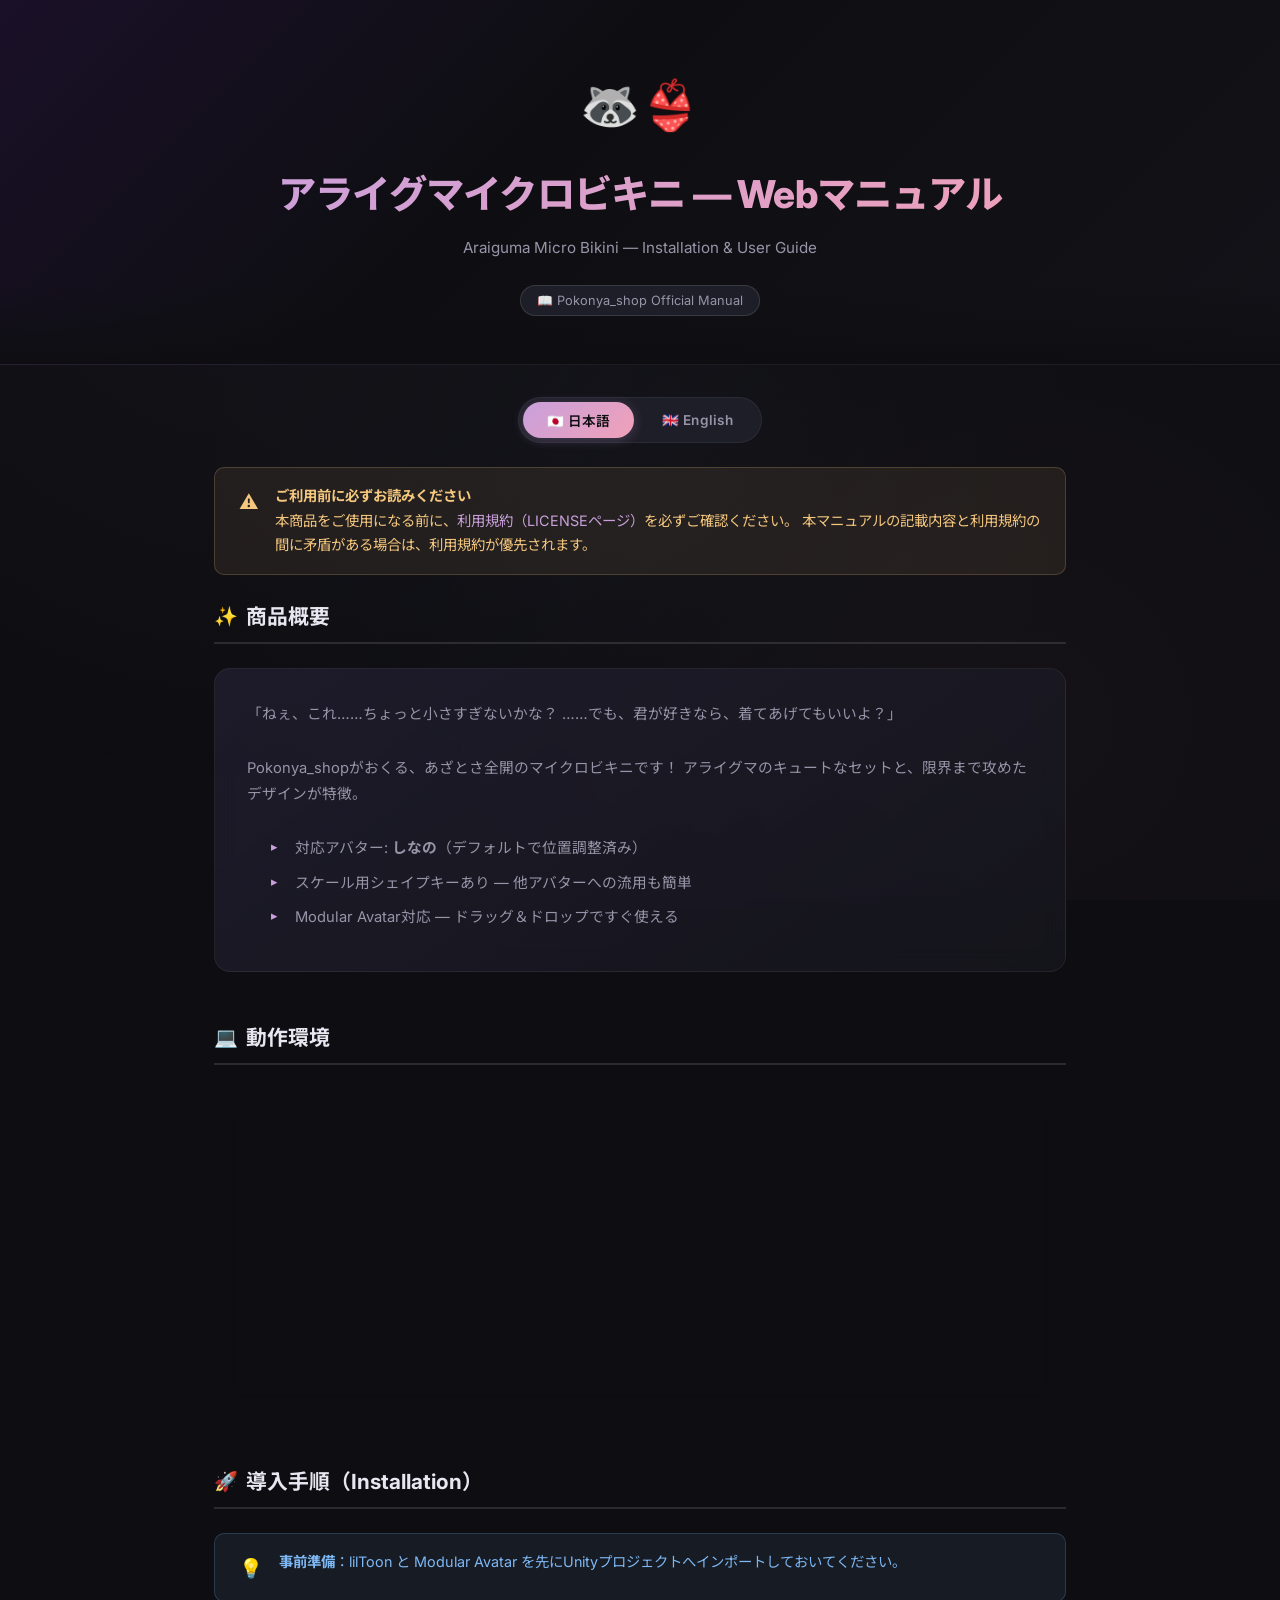
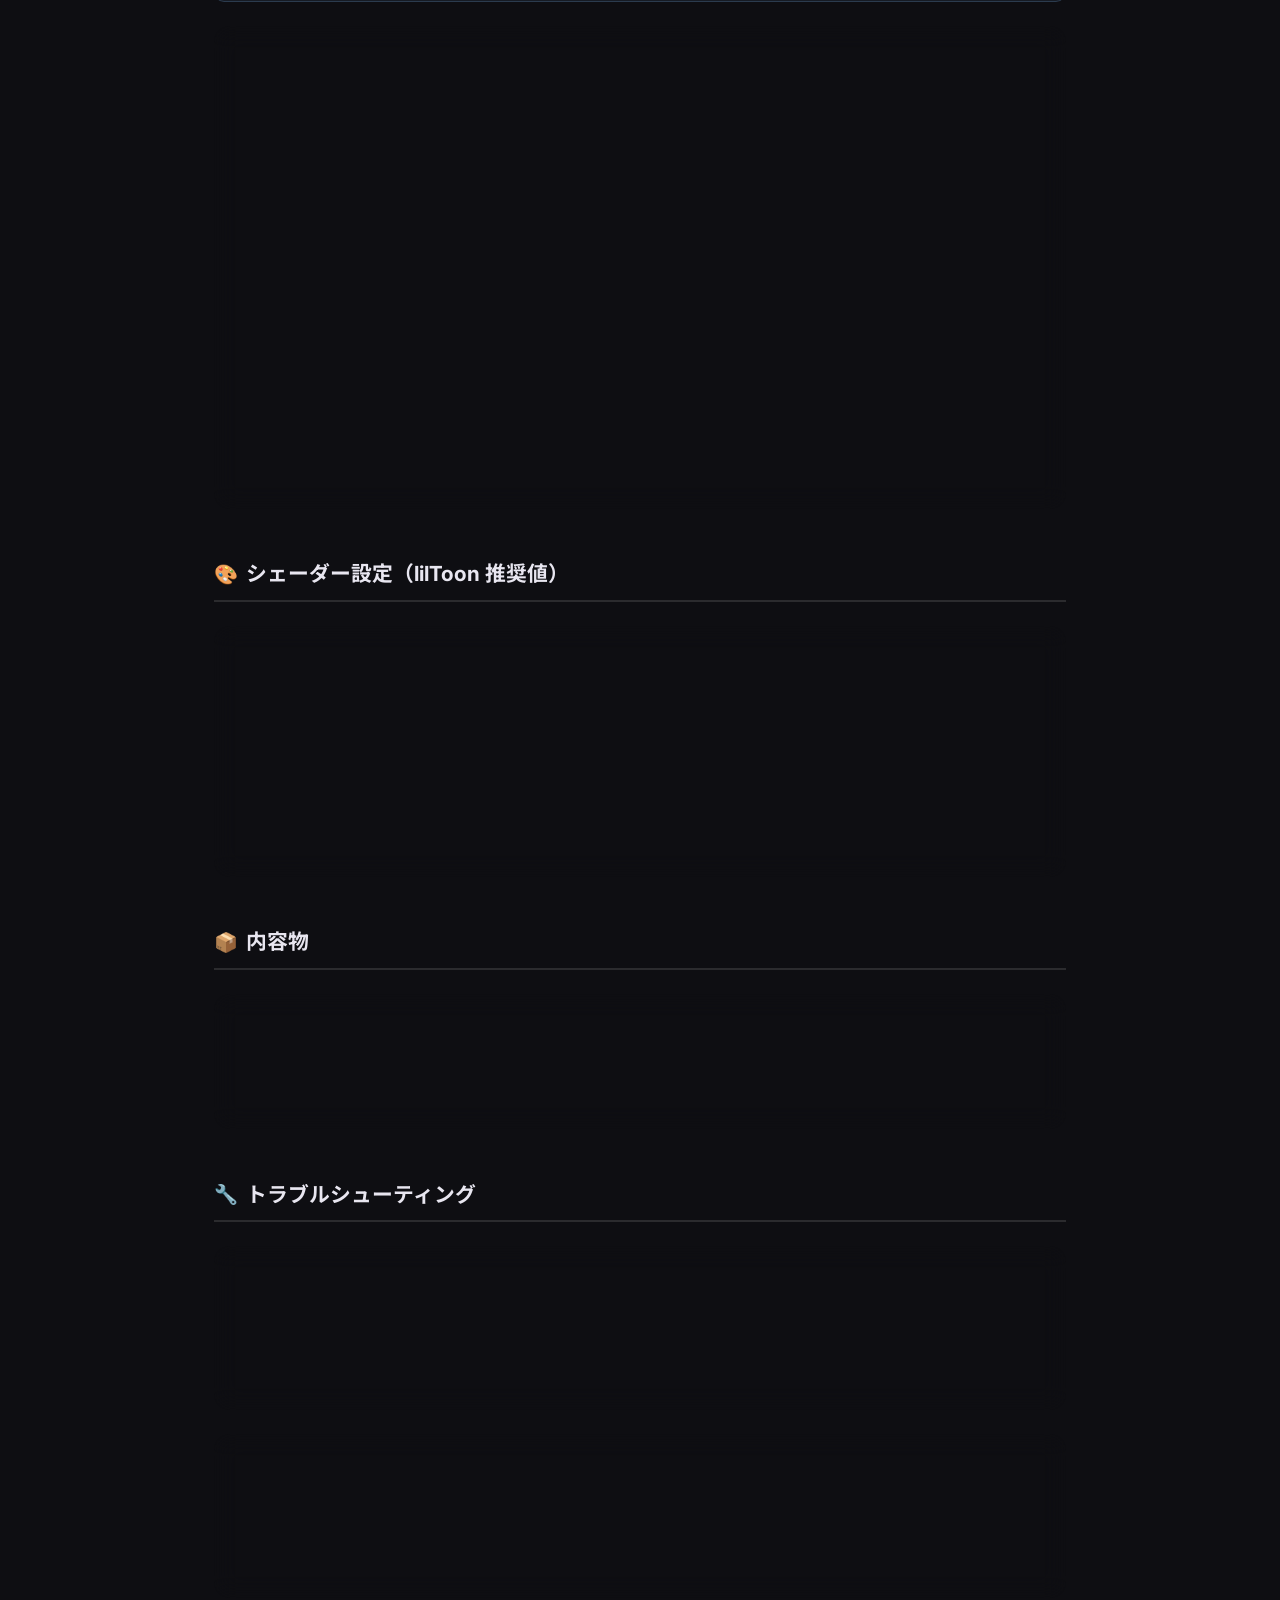
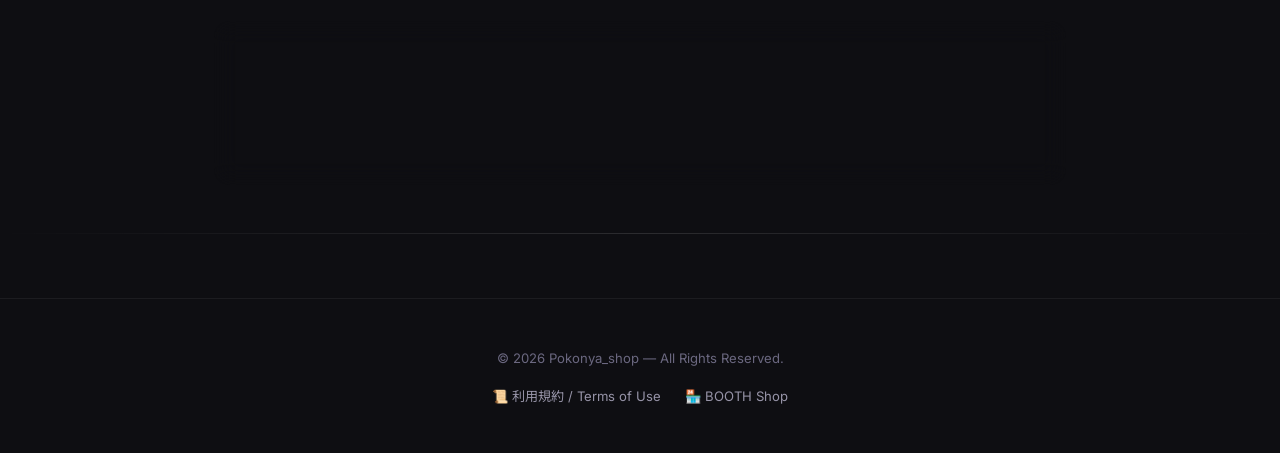
==== index.html @ 5799578c "Add files via upload" ====
<!DOCTYPE html>
<html lang="ja">
<head>
  <meta charset="UTF-8" />
  <meta name="viewport" content="width=device-width, initial-scale=1.0" />
  <title>アライグマイクロビキニ — Webマニュアル | Pokonya_shop</title>
  <meta name="description" content="【VRC想定】アライグマイクロビキニの導入マニュアル。Modular Avatar対応、ドラッグ＆ドロップで簡単導入。" />
  <link rel="stylesheet" href="style.css" />
</head>
<body>

  <!-- ========== HERO ========== -->
  <header class="hero">
    <div class="container">
      <span class="hero__emoji">🦝👙</span>
      <h1 class="hero__title">アライグマイクロビキニ — Webマニュアル</h1>
      <p class="hero__sub">Araiguma Micro Bikini — Installation &amp; User Guide</p>
      <span class="hero__badge">📖 Pokonya_shop Official Manual</span>
    </div>
  </header>

  <!-- ========== LANGUAGE TABS ========== -->
  <div class="container">
    <div class="lang-tabs" role="tablist">
      <button class="lang-tab active" data-lang="ja" role="tab" aria-selected="true">🇯🇵 日本語</button>
      <button class="lang-tab" data-lang="en" role="tab" aria-selected="false">🇬🇧 English</button>
    </div>

    <!-- ==============================
         日本語 (JA)
         ============================== -->
    <div class="lang-content active" id="lang-ja">

      <!-- 規約案内 -->
      <div class="alert alert--warn">
        <span class="alert-icon">⚠️</span>
        <div>
          <strong>ご利用前に必ずお読みください</strong><br>
          本商品をご使用になる前に、<a href="terms.html">利用規約（LICENSEページ）</a>を必ずご確認ください。
          本マニュアルの記載内容と利用規約の間に矛盾がある場合は、利用規約が優先されます。
        </div>
      </div>

      <!-- 1. 概要 -->
      <section class="section">
        <h2 class="section__title"><span class="icon">✨</span> 商品概要</h2>
        <div class="card">
          <p>「ねぇ、これ……ちょっと小さすぎないかな？ ……でも、君が好きなら、着てあげてもいいよ？」</p>
          <br>
          <p>Pokonya_shopがおくる、あざとさ全開のマイクロビキニです！ アライグマのキュートなセットと、限界まで攻めたデザインが特徴。</p>
          <br>
          <ul>
            <li>対応アバター: <strong>しなの</strong>（デフォルトで位置調整済み）</li>
            <li>スケール用シェイプキーあり — 他アバターへの流用も簡単</li>
            <li>Modular Avatar対応 — ドラッグ＆ドロップですぐ使える</li>
          </ul>
        </div>
      </section>

      <!-- 2. 動作環境 -->
      <section class="section">
        <h2 class="section__title"><span class="icon">💻</span> 動作環境</h2>
        <div class="card">
          <div class="table-wrap">
            <table>
              <thead>
                <tr><th>項目</th><th>推奨環境</th></tr>
              </thead>
              <tbody>
                <tr><td>Unity</td><td>2022.3.61f1（VRChat正式対応バージョン）</td></tr>
                <tr><td>シェーダー</td><td>lilToon（事前にインポートしてください）</td></tr>
                <tr><td>ツール</td><td>Modular Avatar（推奨）</td></tr>
              </tbody>
            </table>
          </div>
        </div>
      </section>

      <!-- 3. 導入手順 -->
      <section class="section">
        <h2 class="section__title"><span class="icon">🚀</span> 導入手順（Installation）</h2>

        <div class="alert alert--info">
          <span class="alert-icon">💡</span>
          <div>
            <strong>事前準備</strong>：lilToon と Modular Avatar を先にUnityプロジェクトへインポートしておいてください。
          </div>
        </div>

        <div class="card">
          <div class="steps">
            <div class="step">
              <div class="step__title">Step 1 — Unityパッケージのインポート</div>
              <div class="step__desc">
                ダウンロードした <code>.unitypackage</code> をUnityプロジェクトにドラッグ＆ドロップしてインポートします。
              </div>
            </div>
            <div class="step">
              <div class="step__title">Step 2 — Prefabをアバターに配置</div>
              <div class="step__desc">
                インポートしたPrefabを、Hierarchy上のアバター（しなの）の直下にドラッグ＆ドロップします。<br>
                Modular Avatarが自動的にアバターへの装着を行います。
              </div>
            </div>
            <div class="step">
              <div class="step__title">Step 3 — 位置の確認</div>
              <div class="step__desc">
                「しなの」ちゃんの場合はデフォルトで位置調整済みです。<br>
                他のアバターの場合は、必要に応じてPosition / Scale を調整してください。スケール用のシェイプキーも利用できます。
              </div>
            </div>
            <div class="step">
              <div class="step__title">Step 4 — アップロード</div>
              <div class="step__desc">
                VRChat SDK からアバターをアップロードすれば完了です🎉
              </div>
            </div>
          </div>
        </div>
      </section>

      <!-- 4. シェーダー設定 -->
      <section class="section">
        <h2 class="section__title"><span class="icon">🎨</span> シェーダー設定（lilToon 推奨値）</h2>
        <div class="card">
          <p>本商品はlilToon向けに最適化されています。インポート時にシェーダーが自動で割り当てられますが、マテリアルがピンクになる場合は以下をご確認ください。</p>
          <br>
          <ul>
            <li>lilToonが正しくインポートされているか確認</li>
            <li>マテリアルのシェーダーが <code>lilToon</code> に設定されているか確認</li>
            <li>テクスチャが正しくアサインされているか確認</li>
          </ul>
        </div>
      </section>

      <!-- 5. 内容物 -->
      <section class="section">
        <h2 class="section__title"><span class="icon">📦</span> 内容物</h2>
        <div class="card">
          <ul>
            <li>Webマニュアル・利用規約へのショートカット</li>
            <li>Unity Package（.unitypackage）</li>
          </ul>
        </div>
      </section>

      <!-- 6. トラブルシューティング -->
      <section class="section">
        <h2 class="section__title"><span class="icon">🔧</span> トラブルシューティング</h2>
        <div class="card">
          <h3 class="card__title">Q. マテリアルがピンク色になる</h3>
          <p>lilToonが正しくインポートされていない可能性があります。VCC (VRChat Creator Companion) から lilToon を追加してください。</p>
        </div>
        <div class="card">
          <h3 class="card__title">Q. 衣装が貫通する</h3>
          <p>シェイプキーでスケールを調整するか、アバター側のボディシェイプキーを調整してください。「しなの」ちゃんはもちふぃった～適正が高いため、比較的少ない調整で済みます。</p>
        </div>
        <div class="card">
          <h3 class="card__title">Q. 位置がずれる（しなの以外のアバター）</h3>
          <p>Prefabの Position / Rotation / Scale を手動で調整してください。アバターによってはボーン構造が異なるため、微調整が必要です。</p>
        </div>
      </section>

    </div><!-- /lang-ja -->

    <!-- ==============================
         English (EN)
         ============================== -->
    <div class="lang-content" id="lang-en">

      <!-- License Notice -->
      <div class="alert alert--warn">
        <span class="alert-icon">⚠️</span>
        <div>
          <strong>Please read before use</strong><br>
          Before using this product, please review the <a href="terms.html">Terms of Use (LICENSE page)</a>.
          In case of any conflict between this manual and the Terms of Use, the Terms of Use shall prevail.
        </div>
      </div>

      <!-- 1. Overview -->
      <section class="section">
        <h2 class="section__title"><span class="icon">✨</span> Product Overview</h2>
        <div class="card">
          <p>"Hey, isn't this… a little too small? …But if you like it, I'll wear it for you, okay?"</p>
          <br>
          <p>From Pokonya_shop — an irresistibly cute micro bikini! Featuring an adorable raccoon set with a daringly minimal design.</p>
          <br>
          <ul>
            <li>Compatible Avatar: <strong>Shinano</strong> (pre-adjusted by default)</li>
            <li>Includes scale shape keys — easy to adapt to other avatars</li>
            <li>Modular Avatar compatible — drag &amp; drop setup</li>
          </ul>
        </div>
      </section>

      <!-- 2. System Requirements -->
      <section class="section">
        <h2 class="section__title"><span class="icon">💻</span> System Requirements</h2>
        <div class="card">
          <div class="table-wrap">
            <table>
              <thead>
                <tr><th>Item</th><th>Requirement</th></tr>
              </thead>
              <tbody>
                <tr><td>Unity</td><td>2022.3.61f1 (VRChat official supported version)</td></tr>
                <tr><td>Shader</td><td>lilToon (must be imported beforehand)</td></tr>
                <tr><td>Tool</td><td>Modular Avatar (recommended)</td></tr>
              </tbody>
            </table>
          </div>
        </div>
      </section>

      <!-- 3. Installation -->
      <section class="section">
        <h2 class="section__title"><span class="icon">🚀</span> Installation</h2>

        <div class="alert alert--info">
          <span class="alert-icon">💡</span>
          <div>
            <strong>Prerequisites</strong>: Please import lilToon and Modular Avatar into your Unity project first.
          </div>
        </div>

        <div class="card">
          <div class="steps">
            <div class="step">
              <div class="step__title">Step 1 — Import the Unity Package</div>
              <div class="step__desc">
                Drag &amp; drop the downloaded <code>.unitypackage</code> into your Unity project.
              </div>
            </div>
            <div class="step">
              <div class="step__title">Step 2 — Place the Prefab on Your Avatar</div>
              <div class="step__desc">
                Drag &amp; drop the imported Prefab under your avatar (Shinano) in the Hierarchy.<br>
                Modular Avatar will automatically attach it to the avatar.
              </div>
            </div>
            <div class="step">
              <div class="step__title">Step 3 — Verify Position</div>
              <div class="step__desc">
                For Shinano, the position is pre-adjusted by default.<br>
                For other avatars, adjust Position / Scale as needed. Scale shape keys are available.
              </div>
            </div>
            <div class="step">
              <div class="step__title">Step 4 — Upload</div>
              <div class="step__desc">
                Upload the avatar via VRChat SDK, and you're done! 🎉
              </div>
            </div>
          </div>
        </div>
      </section>

      <!-- 4. Shader Settings -->
      <section class="section">
        <h2 class="section__title"><span class="icon">🎨</span> Shader Settings (lilToon Recommended)</h2>
        <div class="card">
          <p>This product is optimized for lilToon. The shader should be automatically assigned on import. If materials appear pink, check the following:</p>
          <br>
          <ul>
            <li>Ensure lilToon is properly imported</li>
            <li>Check that the material shader is set to <code>lilToon</code></li>
            <li>Verify that textures are correctly assigned</li>
          </ul>
        </div>
      </section>

      <!-- 5. Contents -->
      <section class="section">
        <h2 class="section__title"><span class="icon">📦</span> Contents</h2>
        <div class="card">
          <ul>
            <li>Web Manual &amp; Terms of Use shortcuts</li>
            <li>Unity Package (.unitypackage)</li>
          </ul>
        </div>
      </section>

      <!-- 6. Troubleshooting -->
      <section class="section">
        <h2 class="section__title"><span class="icon">🔧</span> Troubleshooting</h2>
        <div class="card">
          <h3 class="card__title">Q. Materials appear pink</h3>
          <p>lilToon may not be properly imported. Add lilToon through VCC (VRChat Creator Companion).</p>
        </div>
        <div class="card">
          <h3 class="card__title">Q. Clothing clips through the body</h3>
          <p>Adjust the scale using the shape keys, or modify the avatar's body shape keys. Shinano has excellent compatibility, so minimal adjustment is usually needed.</p>
        </div>
        <div class="card">
          <h3 class="card__title">Q. Position misaligned (non-Shinano avatars)</h3>
          <p>Manually adjust the Prefab's Position / Rotation / Scale. Different avatars may have different bone structures, requiring fine-tuning.</p>
        </div>
      </section>

    </div><!-- /lang-en -->

  </div><!-- /container -->

  <hr class="divider">

  <!-- ========== FOOTER ========== -->
  <footer class="footer">
    <p class="footer__text">© 2026 Pokonya_shop — All Rights Reserved.</p>
    <div class="footer__links">
      <a href="terms.html">📜 利用規約 / Terms of Use</a>
      <a href="https://pokonya-shop.booth.pm/" target="_blank" rel="noopener">🏪 BOOTH Shop</a>
    </div>
  </footer>

  <!-- Scroll to Top -->
  <button class="scroll-top" id="scrollTopBtn" aria-label="ページトップへ">↑</button>

  <script>
    /* ---- Language Tabs ---- */
    document.querySelectorAll('.lang-tab').forEach(tab => {
      tab.addEventListener('click', () => {
        document.querySelectorAll('.lang-tab').forEach(t => {
          t.classList.remove('active');
          t.setAttribute('aria-selected', 'false');
        });
        document.querySelectorAll('.lang-content').forEach(c => c.classList.remove('active'));
        tab.classList.add('active');
        tab.setAttribute('aria-selected', 'true');
        document.getElementById('lang-' + tab.dataset.lang).classList.add('active');
      });
    });

    /* ---- Scroll to Top ---- */
    const scrollBtn = document.getElementById('scrollTopBtn');
    window.addEventListener('scroll', () => {
      scrollBtn.classList.toggle('visible', window.scrollY > 300);
    });
    scrollBtn.addEventListener('click', () => {
      window.scrollTo({ top: 0, behavior: 'smooth' });
    });

    /* ---- URL param lang ---- */
    const params = new URLSearchParams(window.location.search);
    const langParam = params.get('lang');
    if (langParam) {
      const targetTab = document.querySelector(`.lang-tab[data-lang="${langParam}"]`);
      if (targetTab) targetTab.click();
    }
  </script>

</body>
</html>
---- style.css ----
/* ========================================
   Pokonya_shop — Shared Styles
   GitHub Pages 用 共通CSS
   ======================================== */

/* ---------- Google Fonts ---------- */
@import url('https://fonts.googleapis.com/css2?family=Inter:wght@400;500;600;700;800&family=Noto+Sans+JP:wght@400;500;700&family=Noto+Sans+KR:wght@400;500;700&family=Noto+Sans+SC:wght@400;500;700&display=swap');

/* ---------- CSS Variables ---------- */
:root {
  /* Brand Colors — Raccoon Palette */
  --clr-bg:          #0e0e12;
  --clr-bg-alt:      #16161d;
  --clr-surface:     #1e1e28;
  --clr-surface-hi:  #272733;
  --clr-border:      rgba(255, 255, 255, 0.06);
  --clr-border-hi:   rgba(255, 255, 255, 0.12);

  --clr-text:        #e8e6f0;
  --clr-text-dim:    #9794a8;
  --clr-text-muted:  #6b6880;

  --clr-accent:      #c9a0dc;       /* Lavender / Raccoon mask */
  --clr-accent-hi:   #dfbff0;
  --clr-accent-glow: rgba(201, 160, 220, 0.25);

  --clr-pink:        #f0a0b8;
  --clr-pink-glow:   rgba(240, 160, 184, 0.2);

  --clr-warn:        #f5c77e;
  --clr-danger:      #f07878;
  --clr-success:     #7edba6;
  --clr-info:        #7eb8f5;

  /* Gradients */
  --grad-hero: linear-gradient(135deg, #1a1028 0%, #0e0e12 40%, #121218 100%);
  --grad-card: linear-gradient(145deg, rgba(40, 36, 58, 0.6), rgba(22, 22, 29, 0.8));
  --grad-accent: linear-gradient(135deg, var(--clr-accent), var(--clr-pink));

  /* Typography */
  --font-base: 'Inter', 'Noto Sans JP', 'Noto Sans SC', 'Noto Sans KR', system-ui, sans-serif;
  --font-mono: 'JetBrains Mono', 'Fira Code', monospace;

  /* Spacing */
  --sp-xs: 0.25rem;
  --sp-sm: 0.5rem;
  --sp-md: 1rem;
  --sp-lg: 1.5rem;
  --sp-xl: 2rem;
  --sp-2xl: 3rem;
  --sp-3xl: 4rem;

  /* Radius */
  --r-sm: 6px;
  --r-md: 10px;
  --r-lg: 16px;
  --r-xl: 24px;
  --r-full: 9999px;

  /* Shadows */
  --shadow-sm: 0 1px 3px rgba(0,0,0,0.3);
  --shadow-md: 0 4px 16px rgba(0,0,0,0.4);
  --shadow-lg: 0 8px 32px rgba(0,0,0,0.5);
  --shadow-glow: 0 0 40px var(--clr-accent-glow);

  /* Transitions */
  --ease-out: cubic-bezier(0.22, 1, 0.36, 1);
  --t-fast: 0.2s var(--ease-out);
  --t-med:  0.35s var(--ease-out);
  --t-slow: 0.5s var(--ease-out);
}

/* ---------- Reset ---------- */
*,
*::before,
*::after {
  margin: 0;
  padding: 0;
  box-sizing: border-box;
}

html {
  scroll-behavior: smooth;
  font-size: 16px;
  -webkit-font-smoothing: antialiased;
  -moz-osx-font-smoothing: grayscale;
}

body {
  font-family: var(--font-base);
  background: var(--clr-bg);
  color: var(--clr-text);
  line-height: 1.7;
  min-height: 100vh;
  overflow-x: hidden;
}

a {
  color: var(--clr-accent);
  text-decoration: none;
  transition: color var(--t-fast);
}
a:hover {
  color: var(--clr-accent-hi);
}

img { max-width: 100%; display: block; }
ul, ol { list-style: none; }

/* ---------- Background Particles ---------- */
body::before {
  content: '';
  position: fixed;
  inset: 0;
  background:
    radial-gradient(circle at 20% 20%, rgba(201, 160, 220, 0.04) 0%, transparent 50%),
    radial-gradient(circle at 80% 80%, rgba(240, 160, 184, 0.03) 0%, transparent 50%),
    radial-gradient(circle at 50% 50%, rgba(126, 184, 245, 0.02) 0%, transparent 60%);
  pointer-events: none;
  z-index: 0;
}

/* ---------- Layout ---------- */
.container {
  max-width: 900px;
  margin: 0 auto;
  padding: 0 var(--sp-lg);
  position: relative;
  z-index: 1;
}

/* ---------- Header / Hero ---------- */
.hero {
  background: var(--grad-hero);
  padding: var(--sp-3xl) 0 var(--sp-2xl);
  text-align: center;
  position: relative;
  overflow: hidden;
  border-bottom: 1px solid var(--clr-border);
}

.hero::after {
  content: '';
  position: absolute;
  bottom: -2px;
  left: 0;
  right: 0;
  height: 80px;
  background: linear-gradient(to top, var(--clr-bg), transparent);
  pointer-events: none;
}

.hero__emoji {
  font-size: 3rem;
  display: block;
  margin-bottom: var(--sp-md);
  animation: float 3s ease-in-out infinite;
}

@keyframes float {
  0%, 100% { transform: translateY(0); }
  50%      { transform: translateY(-8px); }
}

.hero__title {
  font-size: clamp(1.6rem, 4vw, 2.4rem);
  font-weight: 800;
  background: var(--grad-accent);
  -webkit-background-clip: text;
  -webkit-text-fill-color: transparent;
  background-clip: text;
  letter-spacing: -0.02em;
  margin-bottom: var(--sp-sm);
}

.hero__sub {
  font-size: 0.95rem;
  color: var(--clr-text-dim);
  max-width: 600px;
  margin: 0 auto;
}

.hero__badge {
  display: inline-flex;
  align-items: center;
  gap: var(--sp-xs);
  margin-top: var(--sp-lg);
  padding: var(--sp-xs) var(--sp-md);
  background: var(--clr-surface);
  border: 1px solid var(--clr-border-hi);
  border-radius: var(--r-full);
  font-size: 0.8rem;
  color: var(--clr-text-dim);
}

/* ---------- Language Tabs ---------- */
.lang-tabs {
  display: flex;
  justify-content: center;
  gap: var(--sp-xs);
  margin: var(--sp-xl) auto var(--sp-lg);
  padding: 4px;
  background: var(--clr-surface);
  border-radius: var(--r-full);
  width: fit-content;
  border: 1px solid var(--clr-border);
}

.lang-tab {
  padding: var(--sp-sm) var(--sp-lg);
  border-radius: var(--r-full);
  border: none;
  background: transparent;
  color: var(--clr-text-dim);
  font-family: var(--font-base);
  font-size: 0.85rem;
  font-weight: 600;
  cursor: pointer;
  transition: all var(--t-fast);
  letter-spacing: 0.02em;
}

.lang-tab:hover {
  color: var(--clr-text);
  background: var(--clr-surface-hi);
}

.lang-tab.active {
  color: var(--clr-bg);
  background: var(--grad-accent);
  box-shadow: 0 2px 12px var(--clr-accent-glow);
}

/* ---------- Language Content ---------- */
.lang-content {
  display: none;
  animation: fadeIn 0.4s var(--ease-out);
}

.lang-content.active {
  display: block;
}

@keyframes fadeIn {
  from { opacity: 0; transform: translateY(8px); }
  to   { opacity: 1; transform: translateY(0); }
}

/* ---------- Sections ---------- */
.section {
  margin-bottom: var(--sp-2xl);
}

.section__title {
  font-size: 1.3rem;
  font-weight: 700;
  margin-bottom: var(--sp-lg);
  padding-bottom: var(--sp-sm);
  border-bottom: 2px solid var(--clr-border-hi);
  display: flex;
  align-items: center;
  gap: var(--sp-sm);
}

.section__title .icon {
  font-size: 1.2rem;
}

/* ---------- Cards ---------- */
.card {
  background: var(--grad-card);
  border: 1px solid var(--clr-border);
  border-radius: var(--r-lg);
  padding: var(--sp-xl);
  margin-bottom: var(--sp-lg);
  backdrop-filter: blur(12px);
  transition: all var(--t-med);
  position: relative;
  overflow: hidden;
}

.card::before {
  content: '';
  position: absolute;
  top: 0;
  left: 0;
  right: 0;
  height: 1px;
  background: linear-gradient(90deg, transparent, var(--clr-accent-glow), transparent);
  opacity: 0;
  transition: opacity var(--t-med);
}

.card:hover {
  border-color: var(--clr-border-hi);
  box-shadow: var(--shadow-md);
  transform: translateY(-2px);
}

.card:hover::before {
  opacity: 1;
}

.card__title {
  font-size: 1.05rem;
  font-weight: 700;
  margin-bottom: var(--sp-md);
  color: var(--clr-accent-hi);
}

.card p, .card li {
  color: var(--clr-text-dim);
  font-size: 0.92rem;
  line-height: 1.8;
}

.card ul, .card ol {
  padding-left: var(--sp-lg);
}

.card ul li {
  list-style: none;
  position: relative;
  padding-left: var(--sp-lg);
  margin-bottom: var(--sp-sm);
}

.card ul li::before {
  content: '▸';
  position: absolute;
  left: 0;
  color: var(--clr-accent);
  font-size: 0.8rem;
}

.card ol {
  counter-reset: step;
}

.card ol li {
  list-style: none;
  position: relative;
  padding-left: 2.2rem;
  margin-bottom: var(--sp-md);
}

.card ol li::before {
  counter-increment: step;
  content: counter(step);
  position: absolute;
  left: 0;
  top: 0;
  width: 1.6rem;
  height: 1.6rem;
  background: var(--clr-surface-hi);
  border: 1px solid var(--clr-border-hi);
  border-radius: var(--r-sm);
  display: flex;
  align-items: center;
  justify-content: center;
  font-size: 0.75rem;
  font-weight: 700;
  color: var(--clr-accent);
}

/* ---------- Steps ---------- */
.steps {
  position: relative;
  padding-left: 2rem;
}

.steps::before {
  content: '';
  position: absolute;
  left: 0.65rem;
  top: 0.5rem;
  bottom: 0.5rem;
  width: 2px;
  background: linear-gradient(to bottom, var(--clr-accent), var(--clr-pink), transparent);
  border-radius: 2px;
}

.step {
  position: relative;
  margin-bottom: var(--sp-xl);
  padding-left: var(--sp-lg);
}

.step::before {
  content: '';
  position: absolute;
  left: -1.6rem;
  top: 0.5rem;
  width: 10px;
  height: 10px;
  background: var(--clr-accent);
  border-radius: 50%;
  box-shadow: 0 0 8px var(--clr-accent-glow);
}

.step__title {
  font-size: 0.95rem;
  font-weight: 700;
  color: var(--clr-text);
  margin-bottom: var(--sp-xs);
}

.step__desc {
  font-size: 0.88rem;
  color: var(--clr-text-dim);
}

/* ---------- Alert Boxes ---------- */
.alert {
  padding: var(--sp-md) var(--sp-lg);
  border-radius: var(--r-md);
  margin-bottom: var(--sp-lg);
  font-size: 0.9rem;
  display: flex;
  align-items: flex-start;
  gap: var(--sp-md);
  border: 1px solid;
}

.alert .alert-icon { font-size: 1.2rem; flex-shrink: 0; margin-top: 2px; }

.alert--info {
  background: rgba(126, 184, 245, 0.08);
  border-color: rgba(126, 184, 245, 0.2);
  color: var(--clr-info);
}

.alert--warn {
  background: rgba(245, 199, 126, 0.08);
  border-color: rgba(245, 199, 126, 0.2);
  color: var(--clr-warn);
}

.alert--danger {
  background: rgba(240, 120, 120, 0.08);
  border-color: rgba(240, 120, 120, 0.2);
  color: var(--clr-danger);
}

.alert--success {
  background: rgba(126, 219, 166, 0.08);
  border-color: rgba(126, 219, 166, 0.2);
  color: var(--clr-success);
}

/* ---------- Code Block ---------- */
.code-block {
  background: var(--clr-bg-alt);
  border: 1px solid var(--clr-border);
  border-radius: var(--r-md);
  padding: var(--sp-md) var(--sp-lg);
  font-family: var(--font-mono);
  font-size: 0.85rem;
  color: var(--clr-accent-hi);
  overflow-x: auto;
  margin: var(--sp-md) 0;
}

/* ---------- Table ---------- */
.table-wrap {
  overflow-x: auto;
  margin: var(--sp-md) 0;
  border-radius: var(--r-md);
  border: 1px solid var(--clr-border);
}

table {
  width: 100%;
  border-collapse: collapse;
  font-size: 0.9rem;
}

th, td {
  padding: var(--sp-md) var(--sp-lg);
  text-align: left;
  border-bottom: 1px solid var(--clr-border);
}

th {
  background: var(--clr-surface);
  color: var(--clr-accent);
  font-weight: 600;
  font-size: 0.82rem;
  letter-spacing: 0.04em;
  text-transform: uppercase;
}

td {
  color: var(--clr-text-dim);
}

tr:last-child td { border-bottom: none; }

tr:hover td {
  background: rgba(201, 160, 220, 0.04);
}

/* ---------- Tag / Badge ---------- */
.tag {
  display: inline-flex;
  align-items: center;
  gap: var(--sp-xs);
  padding: 2px 10px;
  font-size: 0.75rem;
  font-weight: 600;
  border-radius: var(--r-full);
  border: 1px solid;
}

.tag--ok {
  color: var(--clr-success);
  border-color: rgba(126, 219, 166, 0.3);
  background: rgba(126, 219, 166, 0.08);
}

.tag--ng {
  color: var(--clr-danger);
  border-color: rgba(240, 120, 120, 0.3);
  background: rgba(240, 120, 120, 0.08);
}

.tag--cond {
  color: var(--clr-warn);
  border-color: rgba(245, 199, 126, 0.3);
  background: rgba(245, 199, 126, 0.08);
}

/* ---------- Footer ---------- */
.footer {
  text-align: center;
  padding: var(--sp-2xl) 0;
  border-top: 1px solid var(--clr-border);
  margin-top: var(--sp-3xl);
}

.footer__text {
  font-size: 0.82rem;
  color: var(--clr-text-muted);
}

.footer__links {
  display: flex;
  justify-content: center;
  gap: var(--sp-lg);
  margin-top: var(--sp-md);
}

.footer__links a {
  font-size: 0.82rem;
  color: var(--clr-text-dim);
  transition: color var(--t-fast);
}
.footer__links a:hover {
  color: var(--clr-accent);
}

/* ---------- Divider ---------- */
.divider {
  border: none;
  height: 1px;
  background: linear-gradient(90deg, transparent, var(--clr-border-hi), transparent);
  margin: var(--sp-2xl) 0;
}

/* ---------- Responsive ---------- */
@media (max-width: 640px) {
  .container {
    padding: 0 var(--sp-md);
  }


  .hero {
    padding: var(--sp-2xl) 0 var(--sp-xl);
  }

  .card {
    padding: var(--sp-lg);
  }

  .lang-tabs {
    flex-wrap: wrap;
    border-radius: var(--r-md);
  }

  .lang-tab {
    padding: var(--sp-sm) var(--sp-md);
    font-size: 0.8rem;
  }

  table {
    font-size: 0.82rem;
  }

  th, td {
    padding: var(--sp-sm) var(--sp-md);
  }
}

/* ---------- Scroll to Top ---------- */
.scroll-top {
  position: fixed;
  bottom: 2rem;
  right: 2rem;
  width: 44px;
  height: 44px;
  border-radius: 50%;
  background: var(--clr-surface);
  border: 1px solid var(--clr-border-hi);
  color: var(--clr-accent);
  font-size: 1.2rem;
  cursor: pointer;
  display: flex;
  align-items: center;
  justify-content: center;
  opacity: 0;
  transform: translateY(10px);
  transition: all var(--t-med);
  z-index: 100;
  box-shadow: var(--shadow-md);
}

.scroll-top.visible {
  opacity: 1;
  transform: translateY(0);
}

.scroll-top:hover {
  background: var(--clr-accent);
  color: var(--clr-bg);
  box-shadow: var(--shadow-glow);
}

/* ---------- Print Friendly ---------- */
@media print {
  body { background: #fff; color: #111; }
  .hero { background: none; border-bottom: 2px solid #ccc; }
  .hero__title { -webkit-text-fill-color: #333; }
  .card { background: #f9f9f9; border-color: #ddd; }
  .lang-tabs, .scroll-top { display: none; }
  .lang-content { display: block !important; }
}
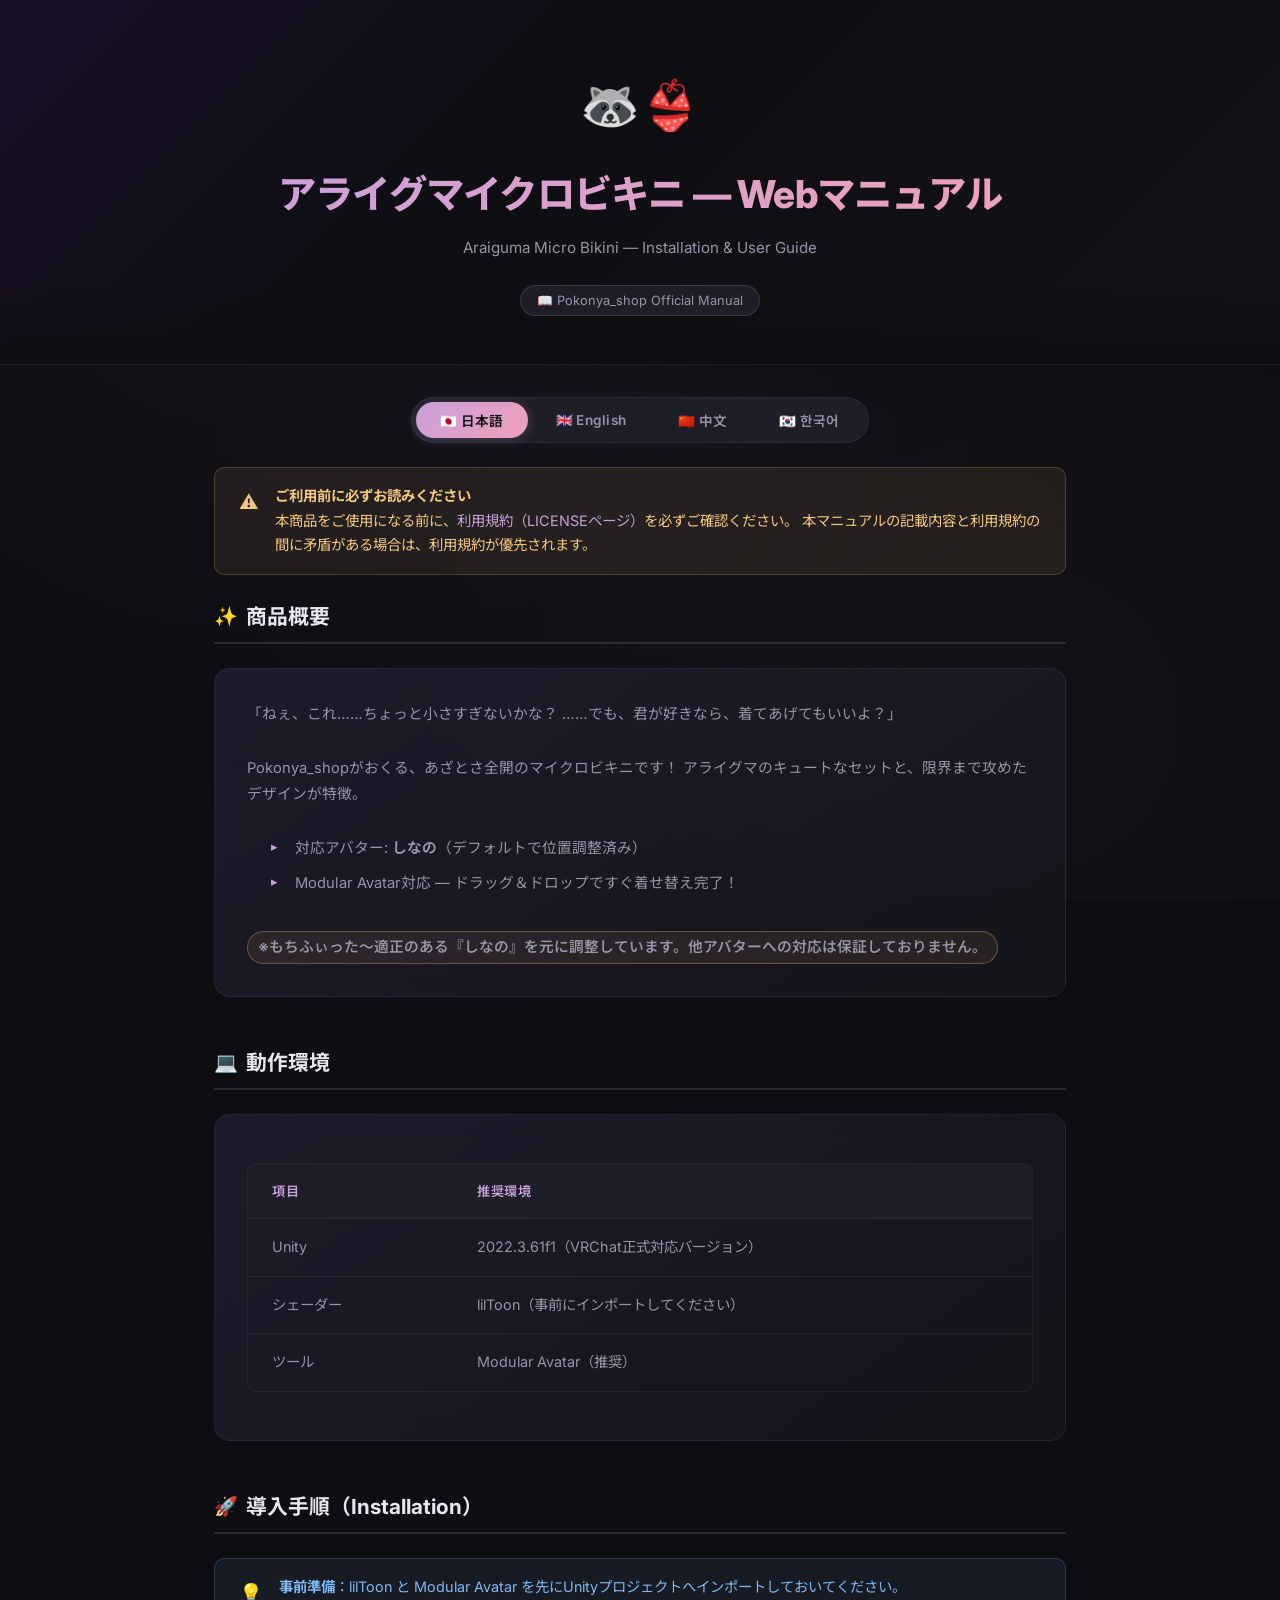
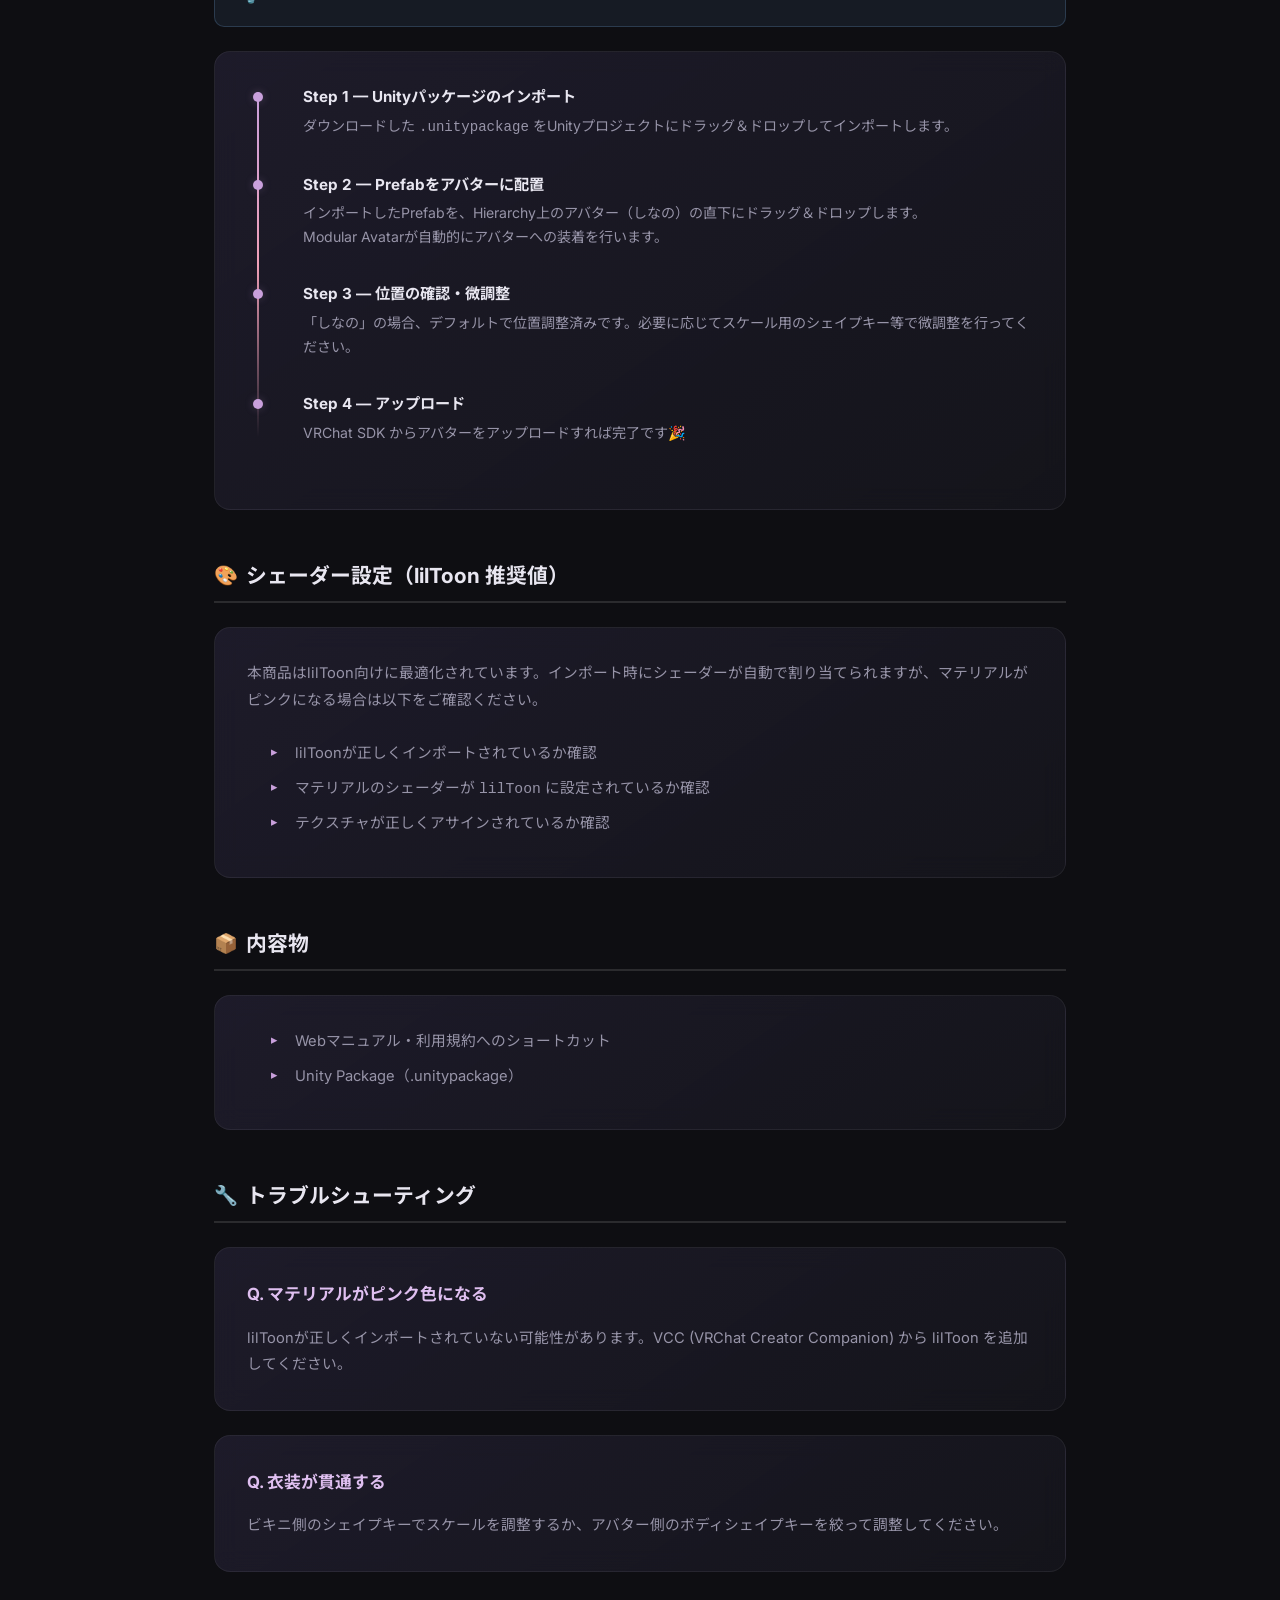
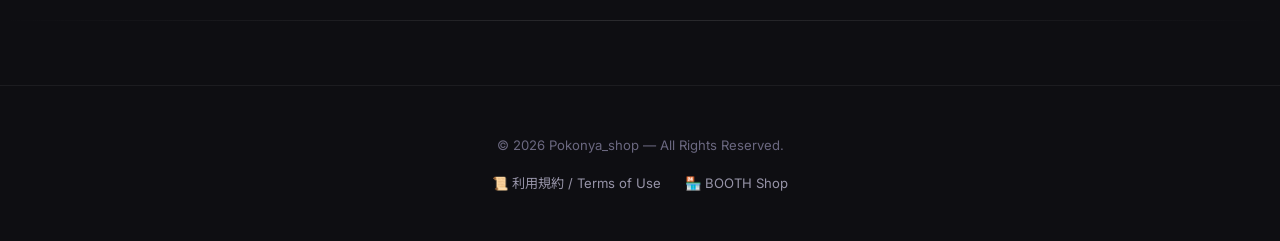
==== commit 7035544e: "Add files via upload" ====
--- a/index.html
+++ b/index.html
@@ -24,6 +24,8 @@
     <div class="lang-tabs" role="tablist">
       <button class="lang-tab active" data-lang="ja" role="tab" aria-selected="true">🇯🇵 日本語</button>
       <button class="lang-tab" data-lang="en" role="tab" aria-selected="false">🇬🇧 English</button>
+      <button class="lang-tab" data-lang="zh" role="tab" aria-selected="false">🇨🇳 中文</button>
+      <button class="lang-tab" data-lang="ko" role="tab" aria-selected="false">🇰🇷 한국어</button>
     </div>
 
     <!-- ==============================
@@ -31,7 +33,6 @@
          ============================== -->
     <div class="lang-content active" id="lang-ja">
 
-      <!-- 規約案内 -->
       <div class="alert alert--warn">
         <span class="alert-icon">⚠️</span>
         <div>
@@ -51,9 +52,10 @@
           <br>
           <ul>
             <li>対応アバター: <strong>しなの</strong>（デフォルトで位置調整済み）</li>
-            <li>スケール用シェイプキーあり — 他アバターへの流用も簡単</li>
-            <li>Modular Avatar対応 — ドラッグ＆ドロップですぐ使える</li>
-          </ul>
+            <li>Modular Avatar対応 — ドラッグ＆ドロップですぐ着せ替え完了！</li>
+          </ul>
+          <br>
+          <p class="tag tag--cond">※もちふぃった～適正のある『しなの』を元に調整しています。他アバターへの対応は保証しておりません。</p>
         </div>
       </section>
 
@@ -103,10 +105,9 @@
               </div>
             </div>
             <div class="step">
-              <div class="step__title">Step 3 — 位置の確認</div>
-              <div class="step__desc">
-                「しなの」ちゃんの場合はデフォルトで位置調整済みです。<br>
-                他のアバターの場合は、必要に応じてPosition / Scale を調整してください。スケール用のシェイプキーも利用できます。
+              <div class="step__title">Step 3 — 位置の確認・微調整</div>
+              <div class="step__desc">
+                「しなの」の場合、デフォルトで位置調整済みです。必要に応じてスケール用のシェイプキー等で微調整を行ってください。
               </div>
             </div>
             <div class="step">
@@ -153,22 +154,18 @@
         </div>
         <div class="card">
           <h3 class="card__title">Q. 衣装が貫通する</h3>
-          <p>シェイプキーでスケールを調整するか、アバター側のボディシェイプキーを調整してください。「しなの」ちゃんはもちふぃった～適正が高いため、比較的少ない調整で済みます。</p>
-        </div>
-        <div class="card">
-          <h3 class="card__title">Q. 位置がずれる（しなの以外のアバター）</h3>
-          <p>Prefabの Position / Rotation / Scale を手動で調整してください。アバターによってはボーン構造が異なるため、微調整が必要です。</p>
+          <p>ビキニ側のシェイプキーでスケールを調整するか、アバター側のボディシェイプキーを絞って調整してください。</p>
         </div>
       </section>
 
     </div><!-- /lang-ja -->
+
 
     <!-- ==============================
          English (EN)
          ============================== -->
     <div class="lang-content" id="lang-en">
 
-      <!-- License Notice -->
       <div class="alert alert--warn">
         <span class="alert-icon">⚠️</span>
         <div>
@@ -188,13 +185,14 @@
           <br>
           <ul>
             <li>Compatible Avatar: <strong>Shinano</strong> (pre-adjusted by default)</li>
-            <li>Includes scale shape keys — easy to adapt to other avatars</li>
-            <li>Modular Avatar compatible — drag &amp; drop setup</li>
-          </ul>
-        </div>
-      </section>
-
-      <!-- 2. System Requirements -->
+            <li>Modular Avatar compatible — drag &amp; drop setup!</li>
+          </ul>
+          <br>
+          <p class="tag tag--cond">*Adjusted based on "Shinano", who possesses a high "Mochi Fitter" aptitude. Compatibility with other avatars is not guaranteed.</p>
+        </div>
+      </section>
+
+      <!-- 2. Requirements -->
       <section class="section">
         <h2 class="section__title"><span class="icon">💻</span> System Requirements</h2>
         <div class="card">
@@ -227,29 +225,28 @@
         <div class="card">
           <div class="steps">
             <div class="step">
-              <div class="step__title">Step 1 — Import the Unity Package</div>
+              <div class="step__title">Step 1 — Import Unity Package</div>
               <div class="step__desc">
                 Drag &amp; drop the downloaded <code>.unitypackage</code> into your Unity project.
               </div>
             </div>
             <div class="step">
-              <div class="step__title">Step 2 — Place the Prefab on Your Avatar</div>
+              <div class="step__title">Step 2 — Place Prefab</div>
               <div class="step__desc">
                 Drag &amp; drop the imported Prefab under your avatar (Shinano) in the Hierarchy.<br>
-                Modular Avatar will automatically attach it to the avatar.
+                Modular Avatar will automatically attach it.
               </div>
             </div>
             <div class="step">
               <div class="step__title">Step 3 — Verify Position</div>
               <div class="step__desc">
-                For Shinano, the position is pre-adjusted by default.<br>
-                For other avatars, adjust Position / Scale as needed. Scale shape keys are available.
+                For Shinano, the position is pre-adjusted. Use the scale shape keys for minor adjustments if necessary.
               </div>
             </div>
             <div class="step">
               <div class="step__title">Step 4 — Upload</div>
               <div class="step__desc">
-                Upload the avatar via VRChat SDK, and you're done! 🎉
+                Upload your avatar via the VRChat SDK and enjoy! 🎉
               </div>
             </div>
           </div>
@@ -258,14 +255,14 @@
 
       <!-- 4. Shader Settings -->
       <section class="section">
-        <h2 class="section__title"><span class="icon">🎨</span> Shader Settings (lilToon Recommended)</h2>
-        <div class="card">
-          <p>This product is optimized for lilToon. The shader should be automatically assigned on import. If materials appear pink, check the following:</p>
+        <h2 class="section__title"><span class="icon">🎨</span> Shader Settings (lilToon)</h2>
+        <div class="card">
+          <p>If the materials appear bright pink after importing, please check the following:</p>
           <br>
           <ul>
             <li>Ensure lilToon is properly imported</li>
             <li>Check that the material shader is set to <code>lilToon</code></li>
-            <li>Verify that textures are correctly assigned</li>
+            <li>Verify that textures are correctly assigned to the material</li>
           </ul>
         </div>
       </section>
@@ -275,7 +272,7 @@
         <h2 class="section__title"><span class="icon">📦</span> Contents</h2>
         <div class="card">
           <ul>
-            <li>Web Manual &amp; Terms of Use shortcuts</li>
+            <li>Web Manual &amp; Terms of Use shortcut</li>
             <li>Unity Package (.unitypackage)</li>
           </ul>
         </div>
@@ -286,19 +283,282 @@
         <h2 class="section__title"><span class="icon">🔧</span> Troubleshooting</h2>
         <div class="card">
           <h3 class="card__title">Q. Materials appear pink</h3>
-          <p>lilToon may not be properly imported. Add lilToon through VCC (VRChat Creator Companion).</p>
+          <p>lilToon may not be installed. Add lilToon through the VCC (VRChat Creator Companion).</p>
         </div>
         <div class="card">
           <h3 class="card__title">Q. Clothing clips through the body</h3>
-          <p>Adjust the scale using the shape keys, or modify the avatar's body shape keys. Shinano has excellent compatibility, so minimal adjustment is usually needed.</p>
-        </div>
-        <div class="card">
-          <h3 class="card__title">Q. Position misaligned (non-Shinano avatars)</h3>
-          <p>Manually adjust the Prefab's Position / Rotation / Scale. Different avatars may have different bone structures, requiring fine-tuning.</p>
+          <p>Adjust the scale using the bikini's shape keys, or shrink the avatar's body shape keys to prevent clipping.</p>
         </div>
       </section>
 
     </div><!-- /lang-en -->
+
+
+    <!-- ==============================
+         中文 (ZH)
+         ============================== -->
+    <div class="lang-content" id="lang-zh">
+
+      <div class="alert alert--warn">
+        <span class="alert-icon">⚠️</span>
+        <div>
+          <strong>使用前请务必阅读</strong><br>
+          在使用本商品之前，请务必查看<a href="terms.html">使用条款（LICENSE）</a>。
+          如果本手册的内容与使用条款存在冲突，以使用条款为准。
+        </div>
+      </div>
+
+      <!-- 1. Overview -->
+      <section class="section">
+        <h2 class="section__title"><span class="icon">✨</span> 商品概要</h2>
+        <div class="card">
+          <p>“呐，这个……是不是有点太小了？……不过，如果你喜欢的话，我穿给你看也可以哦？”</p>
+          <br>
+          <p>Pokonya_shop 带来充满诱惑力的微型比基尼！包含可爱的浣熊套装和极具挑战的极限设计。</p>
+          <br>
+          <ul>
+            <li>适配模型: <strong>Shinano（しなの）</strong>（默认已完成位置调整）</li>
+            <li>支持 Modular Avatar — 拖拽即可轻松完成换装！</li>
+          </ul>
+          <br>
+          <p class="tag tag--cond">※基于具有“Mochi Fitter（软糯贴合）”适性的『Shinano』进行调整。不保证完全适配其他模型。</p>
+        </div>
+      </section>
+
+      <!-- 2. Requirements -->
+      <section class="section">
+        <h2 class="section__title"><span class="icon">💻</span> 运行环境</h2>
+        <div class="card">
+          <div class="table-wrap">
+            <table>
+              <thead>
+                <tr><th>项目</th><th>推荐环境</th></tr>
+              </thead>
+              <tbody>
+                <tr><td>Unity</td><td>2022.3.61f1（VRChat官方推荐版本）</td></tr>
+                <tr><td>着色器 (Shader)</td><td>lilToon（请预先导入）</td></tr>
+                <tr><td>工具</td><td>Modular Avatar（推荐）</td></tr>
+              </tbody>
+            </table>
+          </div>
+        </div>
+      </section>
+
+      <!-- 3. Installation -->
+      <section class="section">
+        <h2 class="section__title"><span class="icon">🚀</span> 导入步骤（Installation）</h2>
+
+        <div class="alert alert--info">
+          <span class="alert-icon">💡</span>
+          <div>
+            <strong>事前准备</strong>：请先在 Unity 项目中导入 lilToon 和 Modular Avatar。
+          </div>
+        </div>
+
+        <div class="card">
+          <div class="steps">
+            <div class="step">
+              <div class="step__title">Step 1 — 导入 Unity Package</div>
+              <div class="step__desc">
+                将下载好的 <code>.unitypackage</code> 拖拽到 Unity 项目中进行导入。
+              </div>
+            </div>
+            <div class="step">
+              <div class="step__title">Step 2 — 将 Prefab 放入模型中</div>
+              <div class="step__desc">
+                将导入的 Prefab 拖拽到 Hierarchy 中的模型（Shinano）之下。<br>
+                Modular Avatar 会自动完成骨骼绑定和换装。
+              </div>
+            </div>
+            <div class="step">
+              <div class="step__title">Step 3 — 确认位置并微调</div>
+              <div class="step__desc">
+                对于『Shinano』，位置默认已对齐。如需调整，可使用衣物自带的缩放形态键（Shape keys）进行微调。
+              </div>
+            </div>
+            <div class="step">
+              <div class="step__title">Step 4 — 上传模型</div>
+              <div class="step__desc">
+                通过 VRChat SDK 上传模型即可完成🎉
+              </div>
+            </div>
+          </div>
+        </div>
+      </section>
+
+      <!-- 4. Shader Settings -->
+      <section class="section">
+        <h2 class="section__title"><span class="icon">🎨</span> 着色器设置（lilToon 推荐）</h2>
+        <div class="card">
+          <p>本产品针对 lilToon 进行了优化。如果导入后材质发粉红，请检查以下内容：</p>
+          <br>
+          <ul>
+            <li>确认 lilToon 是否已正确导入</li>
+            <li>确认材质的着色器是否已设置为 <code>lilToon</code></li>
+            <li>确认贴图是否已正确指定</li>
+          </ul>
+        </div>
+      </section>
+
+      <!-- 5. Contents -->
+      <section class="section">
+        <h2 class="section__title"><span class="icon">📦</span> 内容物</h2>
+        <div class="card">
+          <ul>
+            <li>Web手册及使用条款的快捷方式</li>
+            <li>Unity Package（.unitypackage）</li>
+          </ul>
+        </div>
+      </section>
+
+      <!-- 6. Troubleshooting -->
+      <section class="section">
+        <h2 class="section__title"><span class="icon">🔧</span> 常见问题解答 (Q&amp;A)</h2>
+        <div class="card">
+          <h3 class="card__title">Q. 材质变成了全粉色（紫红色）</h3>
+          <p>说明 lilToon 没有被正确识别。请通过 VCC（VRChat Creator Companion）添加 lilToon。</p>
+        </div>
+        <div class="card">
+          <h3 class="card__title">Q. 衣服穿模了</h3>
+          <p>请调整比基尼的缩放形态键（Shape keys），或者缩小人物身体的素体形态键。</p>
+        </div>
+      </section>
+
+    </div><!-- /lang-zh -->
+
+
+    <!-- ==============================
+         韩国어 (KO)
+         ============================== -->
+    <div class="lang-content" id="lang-ko">
+
+      <div class="alert alert--warn">
+        <span class="alert-icon">⚠️</span>
+        <div>
+          <strong>사용 전 반드시 읽어주세요</strong><br>
+          본 제품을 사용하시기 전에 반드시 <a href="terms.html">이용 약관 (LICENSE)</a>을 확인해 주십시오.
+          본 매뉴얼의 내용과 이용 약관이 상충할 경우, 이용 약관이 우선합니다.
+        </div>
+      </div>
+
+      <!-- 1. Overview -->
+      <section class="section">
+        <h2 class="section__title"><span class="icon">✨</span> 상품 개요</h2>
+        <div class="card">
+          <p>"저기, 이거…… 조금 너무 작지 않아? ……그래도, 네가 좋다면 입어줄게……?"</p>
+          <br>
+          <p>Pokonya_shop이 선사하는 심쿵 유발 마이크로 비키니! 귀여운 라쿤 세트와 아슬아슬한 디자인이 특징입니다.</p>
+          <br>
+          <ul>
+            <li>대응 아바타: <strong>시나노 (Shinano)</strong> (기본적으로 위치 조정 완료)</li>
+            <li>Modular Avatar 대응 — 드래그 앤 드롭으로 간편하게 착장 완료!</li>
+          </ul>
+          <br>
+          <p class="tag tag--cond">※'모찌핏(Mochi Fitter)' 적성이 있는 『시나노』를 기준으로 조절되었습니다. 타 아바타에 대한 완벽한 호환성은 보장하지 않습니다.</p>
+        </div>
+      </section>
+
+      <!-- 2. Requirements -->
+      <section class="section">
+        <h2 class="section__title"><span class="icon">💻</span> 동작 환경</h2>
+        <div class="card">
+          <div class="table-wrap">
+            <table>
+              <thead>
+                <tr><th>항목</th><th>권장 환경</th></tr>
+              </thead>
+              <tbody>
+                <tr><td>Unity</td><td>2022.3.61f1 (VRChat 공식 지원 버전)</td></tr>
+                <tr><td>셰이더</td><td>lilToon (사전에 임포트해 주세요)</td></tr>
+                <tr><td>툴</td><td>Modular Avatar (권장)</td></tr>
+              </tbody>
+            </table>
+          </div>
+        </div>
+      </section>
+
+      <!-- 3. Installation -->
+      <section class="section">
+        <h2 class="section__title"><span class="icon">🚀</span> 적용 방법 (Installation)</h2>
+
+        <div class="alert alert--info">
+          <span class="alert-icon">💡</span>
+          <div>
+            <strong>사전 준비</strong>: lilToon 및 Modular Avatar를 먼저 Unity 프로젝트에 임포트해 주십시오.
+          </div>
+        </div>
+
+        <div class="card">
+          <div class="steps">
+            <div class="step">
+              <div class="step__title">Step 1 — Unity 패키지 임포트</div>
+              <div class="step__desc">
+                다운로드한 <code>.unitypackage</code>를 Unity 프로젝트에 드래그 앤 드롭하여 임포트합니다.
+              </div>
+            </div>
+            <div class="step">
+              <div class="step__title">Step 2 — Prefab을 아바타에 배치</div>
+              <div class="step__desc">
+                임포트한 Prefab을 Hierarchy 창의 아바타(시나노) 최상단 아래에 드래그 앤 드롭합니다.<br>
+                Modular Avatar가 자동으로 옷을 입혀 줍니다.
+              </div>
+            </div>
+            <div class="step">
+              <div class="step__title">Step 3 — 위치 확인 및 미세 조정</div>
+              <div class="step__desc">
+                '시나노'의 경우 기본적으로 위치가 맞춰져 있습니다. 필요에 따라 옷의 스케일 쉐이프 키 등으로 미세 조정해 주십시오.
+              </div>
+            </div>
+            <div class="step">
+              <div class="step__title">Step 4 — 업로드</div>
+              <div class="step__desc">
+                VRChat SDK를 통해 아바타를 업로드하면 끝납니다! 🎉
+              </div>
+            </div>
+          </div>
+        </div>
+      </section>
+
+      <!-- 4. Shader Settings -->
+      <section class="section">
+        <h2 class="section__title"><span class="icon">🎨</span> 셰이더 설정 (lilToon)</h2>
+        <div class="card">
+          <p>본 제품은 lilToon에 최적화되어 있습니다. 마테리얼이 분홍색(에러)으로 표시되는 경우 아래를 확인해 주십시오:</p>
+          <br>
+          <ul>
+            <li>lilToon이 정상적으로 임포트되었는지 확인</li>
+            <li>마테리얼의 셰이더가 <code>lilToon</code>으로 설정되어 있는지 확인</li>
+            <li>텍스처가 제대로 할당되어 있는지 확인</li>
+          </ul>
+        </div>
+      </section>
+
+      <!-- 5. Contents -->
+      <section class="section">
+        <h2 class="section__title"><span class="icon">📦</span> 내용물</h2>
+        <div class="card">
+          <ul>
+            <li>웹 매뉴얼 및 이용 약관 바로 가기</li>
+            <li>Unity Package (.unitypackage)</li>
+          </ul>
+        </div>
+      </section>
+
+      <!-- 6. Troubleshooting -->
+      <section class="section">
+        <h2 class="section__title"><span class="icon">🔧</span> 자주 묻는 질문 (Troubleshooting)</h2>
+        <div class="card">
+          <h3 class="card__title">Q. 옷이 분홍색(자홍색)으로 나와요</h3>
+          <p>lilToon이 없어서 발생하는 문제입니다. VCC (VRChat Creator Companion)를 통해 lilToon을 추가해 주세요.</p>
+        </div>
+        <div class="card">
+          <h3 class="card__title">Q. 살이 옷을 뚫고 나와요(관통 현상)</h3>
+          <p>비키니 쪽의 쉐이프 키(Shape keys)를 조절하여 크기를 키우거나, 아바타 소체의 바디 쉐이프 키를 조절해 주십시오.</p>
+        </div>
+      </section>
+
+    </div><!-- /lang-ko -->
+
 
   </div><!-- /container -->
 
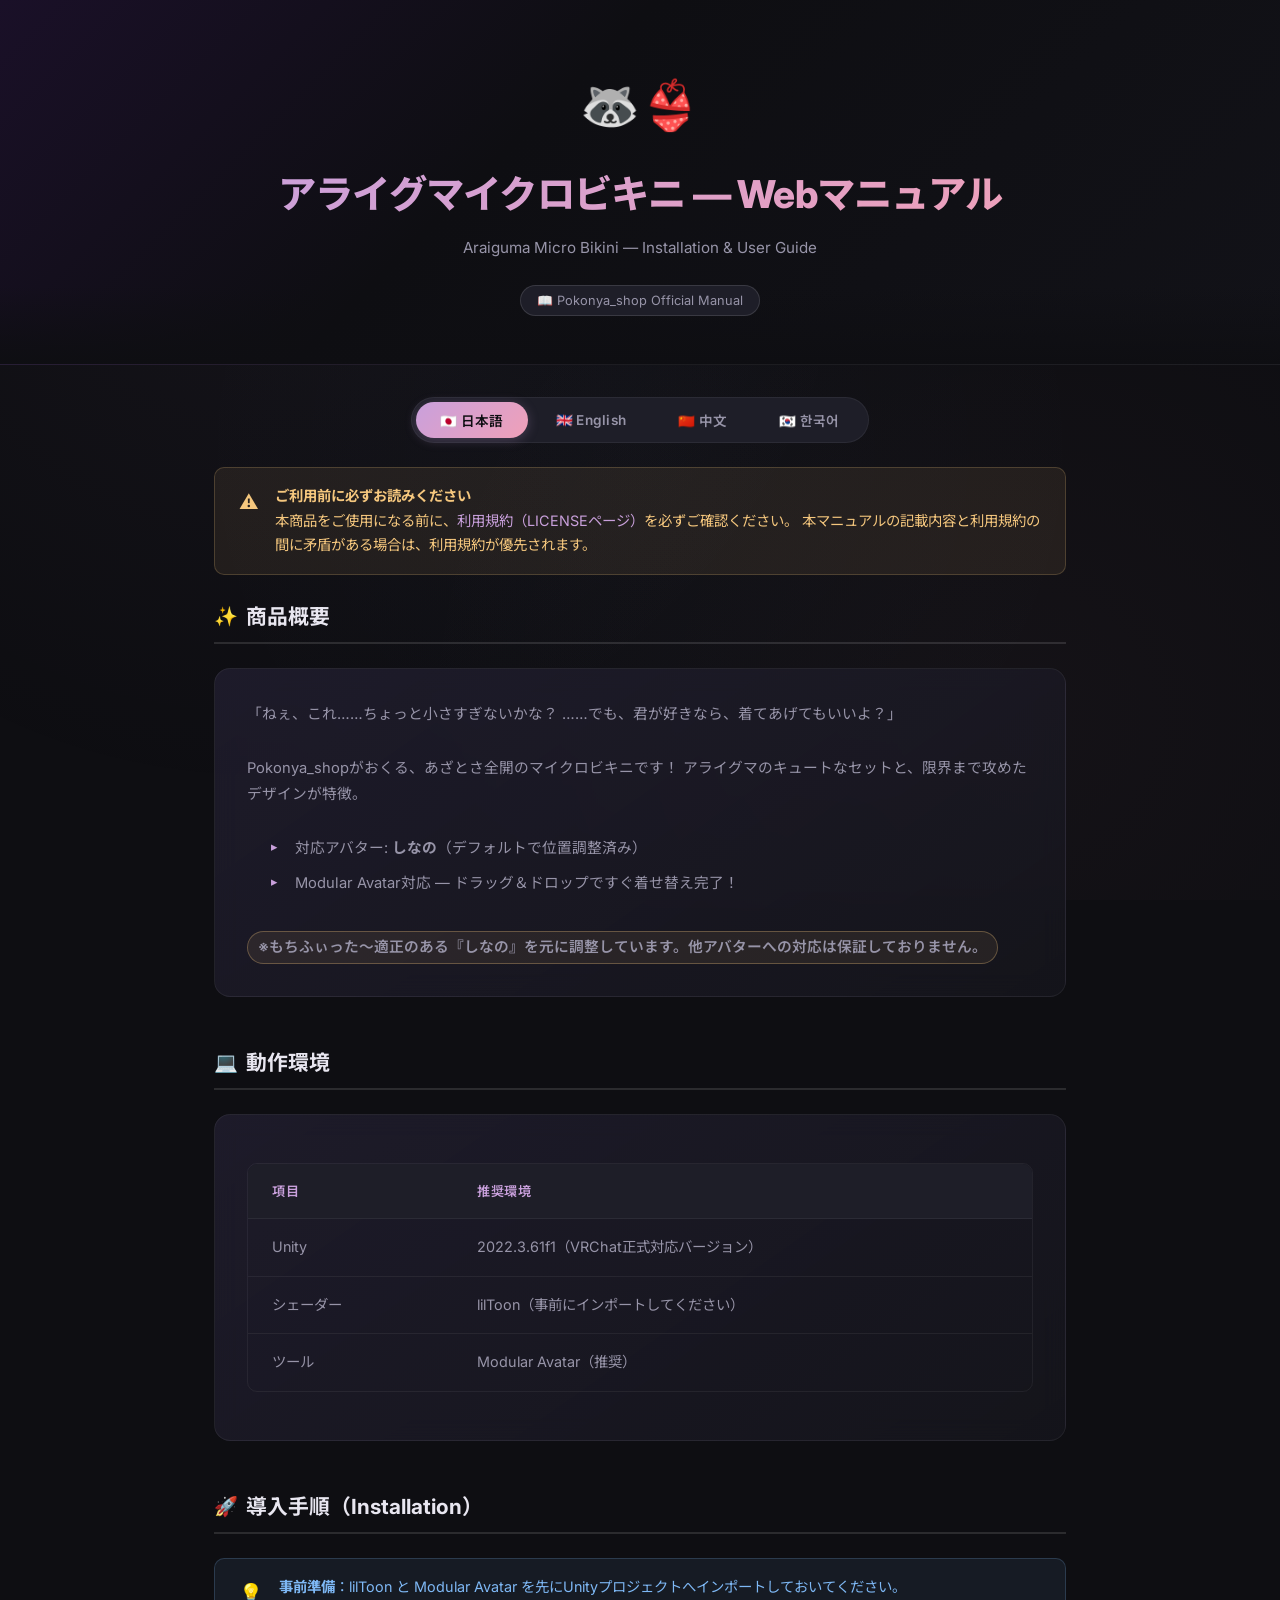
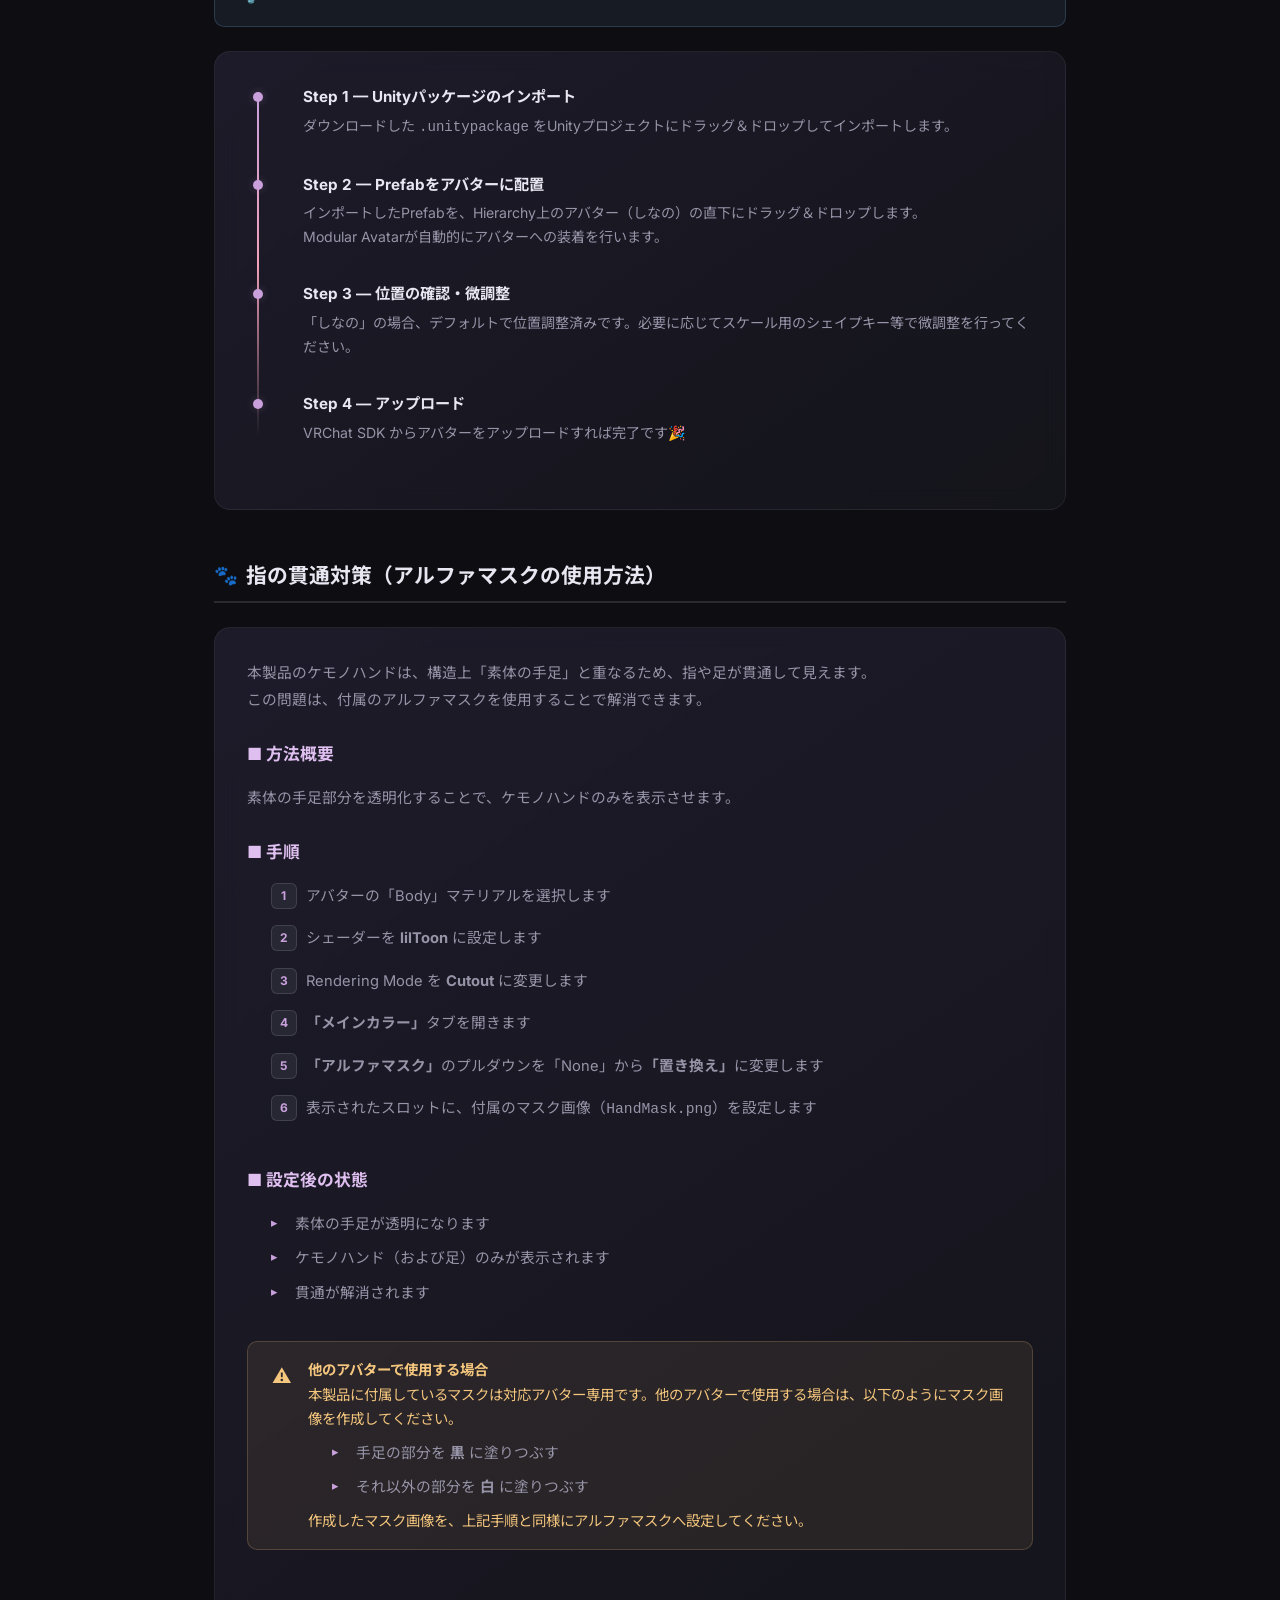
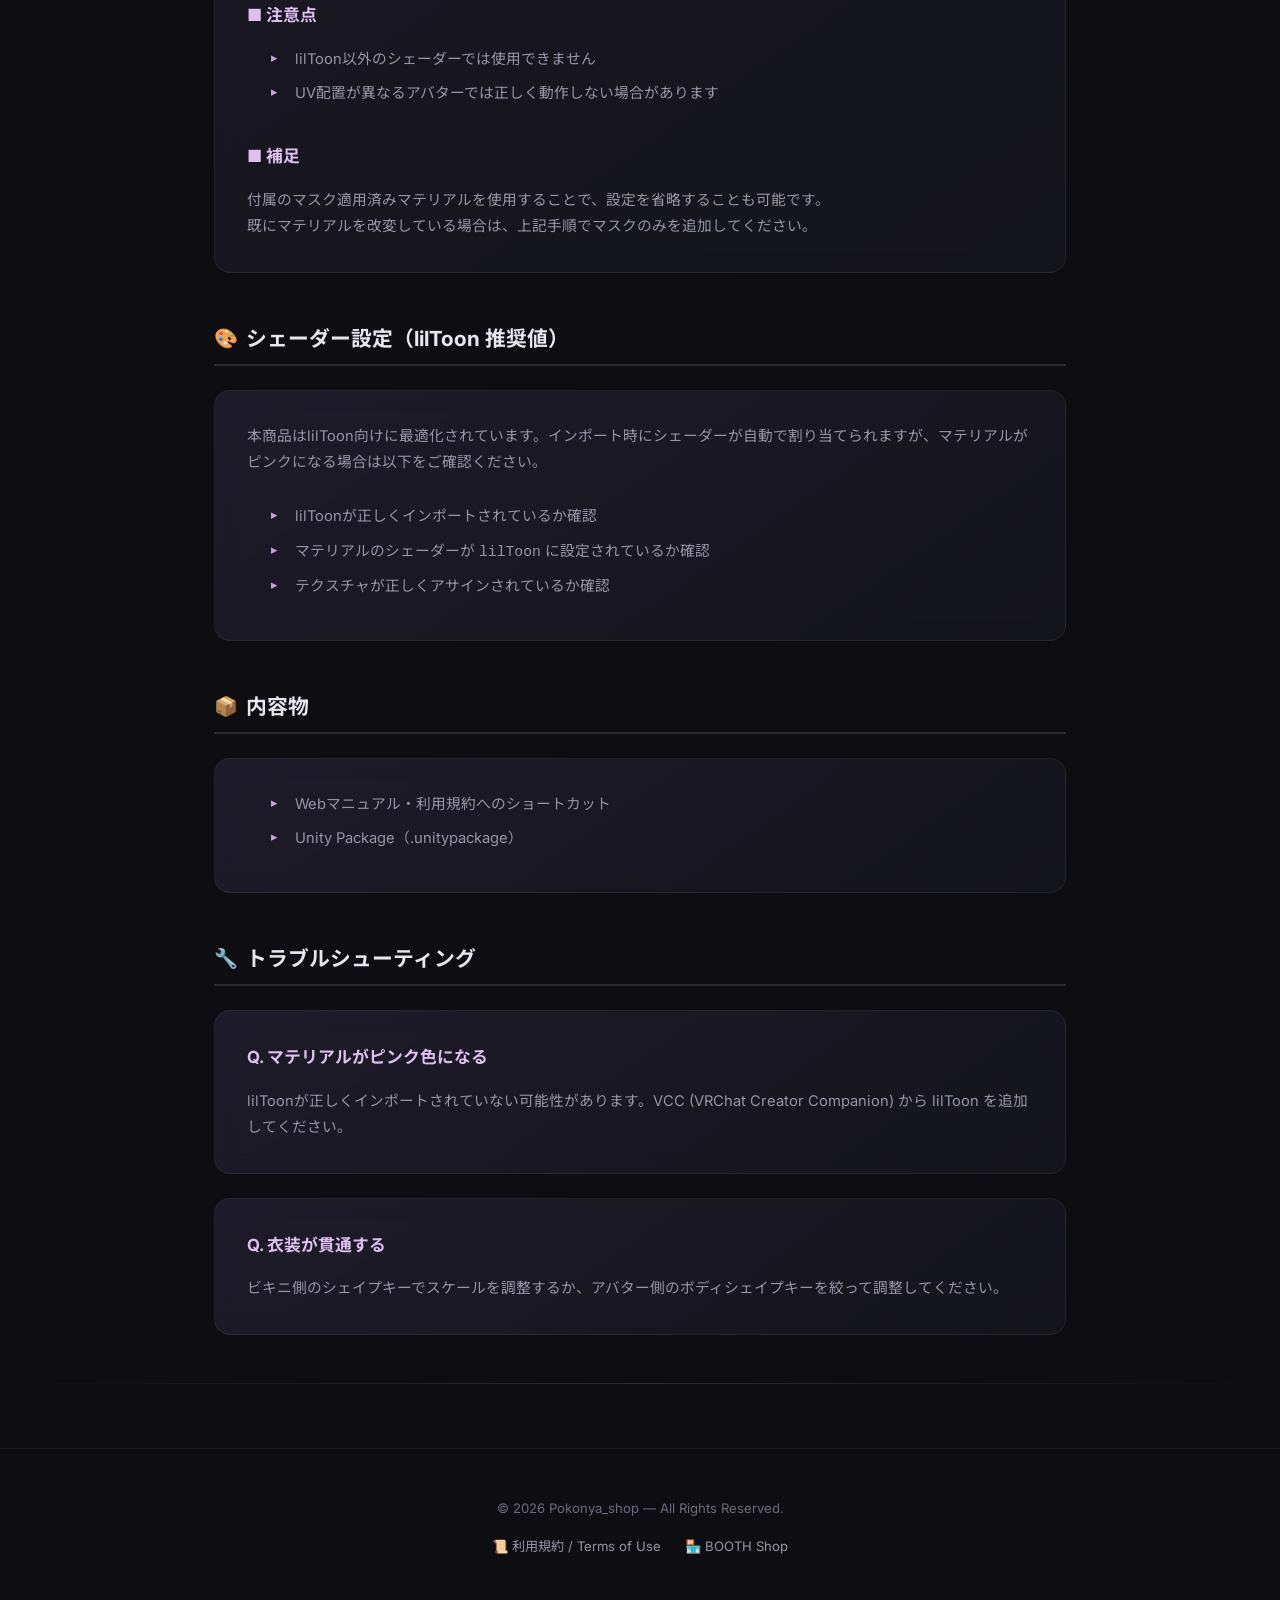
==== commit db9ba0eb: "Update index.html" ====
--- a/index.html
+++ b/index.html
@@ -8,7 +8,6 @@
   <link rel="stylesheet" href="style.css" />
 </head>
 <body>
-
   <!-- ========== HERO ========== -->
   <header class="hero">
     <div class="container">
@@ -18,7 +17,6 @@
       <span class="hero__badge">📖 Pokonya_shop Official Manual</span>
     </div>
   </header>
-
   <!-- ========== LANGUAGE TABS ========== -->
   <div class="container">
     <div class="lang-tabs" role="tablist">
@@ -27,12 +25,10 @@
       <button class="lang-tab" data-lang="zh" role="tab" aria-selected="false">🇨🇳 中文</button>
       <button class="lang-tab" data-lang="ko" role="tab" aria-selected="false">🇰🇷 한국어</button>
     </div>
-
     <!-- ==============================
          日本語 (JA)
          ============================== -->
     <div class="lang-content active" id="lang-ja">
-
       <div class="alert alert--warn">
         <span class="alert-icon">⚠️</span>
         <div>
@@ -41,7 +37,6 @@
           本マニュアルの記載内容と利用規約の間に矛盾がある場合は、利用規約が優先されます。
         </div>
       </div>
-
       <!-- 1. 概要 -->
       <section class="section">
         <h2 class="section__title"><span class="icon">✨</span> 商品概要</h2>
@@ -58,7 +53,6 @@
           <p class="tag tag--cond">※もちふぃった～適正のある『しなの』を元に調整しています。他アバターへの対応は保証しておりません。</p>
         </div>
       </section>
-
       <!-- 2. 動作環境 -->
       <section class="section">
         <h2 class="section__title"><span class="icon">💻</span> 動作環境</h2>
@@ -77,18 +71,15 @@
           </div>
         </div>
       </section>
-
       <!-- 3. 導入手順 -->
       <section class="section">
         <h2 class="section__title"><span class="icon">🚀</span> 導入手順（Installation）</h2>
-
         <div class="alert alert--info">
           <span class="alert-icon">💡</span>
           <div>
             <strong>事前準備</strong>：lilToon と Modular Avatar を先にUnityプロジェクトへインポートしておいてください。
           </div>
         </div>
-
         <div class="card">
           <div class="steps">
             <div class="step">
@@ -119,8 +110,58 @@
           </div>
         </div>
       </section>
-
-      <!-- 4. シェーダー設定 -->
+      <!-- 4. 指の貫通対策 -->
+      <section class="section">
+        <h2 class="section__title"><span class="icon">🐾</span> 指の貫通対策（アルファマスクの使用方法）</h2>
+        <div class="card">
+          <p>本製品のケモノハンドは、構造上「素体の手足」と重なるため、指や足が貫通して見えます。<br>
+          この問題は、付属のアルファマスクを使用することで解消できます。</p>
+          <br>
+          <h3 class="card__title">■ 方法概要</h3>
+          <p>素体の手足部分を透明化することで、ケモノハンドのみを表示させます。</p>
+          <br>
+          <h3 class="card__title">■ 手順</h3>
+          <ol>
+            <li>アバターの「Body」マテリアルを選択します</li>
+            <li>シェーダーを <strong>lilToon</strong> に設定します</li>
+            <li>Rendering Mode を <strong>Cutout</strong> に変更します</li>
+            <li><strong>「メインカラー」</strong>タブを開きます</li>
+            <li><strong>「アルファマスク」</strong>のプルダウンを「None」から<strong>「置き換え」</strong>に変更します</li>
+            <li>表示されたスロットに、付属のマスク画像（<code>HandMask.png</code>）を設定します</li>
+          </ol>
+          <br>
+          <h3 class="card__title">■ 設定後の状態</h3>
+          <ul>
+            <li>素体の手足が透明になります</li>
+            <li>ケモノハンド（および足）のみが表示されます</li>
+            <li>貫通が解消されます</li>
+          </ul>
+          <br>
+          <div class="alert alert--warn">
+            <span class="alert-icon">⚠️</span>
+            <div>
+              <strong>他のアバターで使用する場合</strong><br>
+              本製品に付属しているマスクは対応アバター専用です。他のアバターで使用する場合は、以下のようにマスク画像を作成してください。
+              <ul style="margin-top:0.5rem">
+                <li>手足の部分を <strong>黒</strong> に塗りつぶす</li>
+                <li>それ以外の部分を <strong>白</strong> に塗りつぶす</li>
+              </ul>
+              作成したマスク画像を、上記手順と同様にアルファマスクへ設定してください。
+            </div>
+          </div>
+          <br>
+          <h3 class="card__title">■ 注意点</h3>
+          <ul>
+            <li>lilToon以外のシェーダーでは使用できません</li>
+            <li>UV配置が異なるアバターでは正しく動作しない場合があります</li>
+          </ul>
+          <br>
+          <h3 class="card__title">■ 補足</h3>
+          <p>付属のマスク適用済みマテリアルを使用することで、設定を省略することも可能です。<br>
+          既にマテリアルを改変している場合は、上記手順でマスクのみを追加してください。</p>
+        </div>
+      </section>
+      <!-- 5. シェーダー設定 -->
       <section class="section">
         <h2 class="section__title"><span class="icon">🎨</span> シェーダー設定（lilToon 推奨値）</h2>
         <div class="card">
@@ -133,8 +174,7 @@
           </ul>
         </div>
       </section>
-
-      <!-- 5. 内容物 -->
+      <!-- 6. 内容物 -->
       <section class="section">
         <h2 class="section__title"><span class="icon">📦</span> 内容物</h2>
         <div class="card">
@@ -144,8 +184,7 @@
           </ul>
         </div>
       </section>
-
-      <!-- 6. トラブルシューティング -->
+      <!-- 7. トラブルシューティング -->
       <section class="section">
         <h2 class="section__title"><span class="icon">🔧</span> トラブルシューティング</h2>
         <div class="card">
@@ -157,15 +196,11 @@
           <p>ビキニ側のシェイプキーでスケールを調整するか、アバター側のボディシェイプキーを絞って調整してください。</p>
         </div>
       </section>
-
     </div><!-- /lang-ja -->
-
-
     <!-- ==============================
          English (EN)
          ============================== -->
     <div class="lang-content" id="lang-en">
-
       <div class="alert alert--warn">
         <span class="alert-icon">⚠️</span>
         <div>
@@ -174,7 +209,6 @@
           In case of any conflict between this manual and the Terms of Use, the Terms of Use shall prevail.
         </div>
       </div>
-
       <!-- 1. Overview -->
       <section class="section">
         <h2 class="section__title"><span class="icon">✨</span> Product Overview</h2>
@@ -191,7 +225,6 @@
           <p class="tag tag--cond">*Adjusted based on "Shinano", who possesses a high "Mochi Fitter" aptitude. Compatibility with other avatars is not guaranteed.</p>
         </div>
       </section>
-
       <!-- 2. Requirements -->
       <section class="section">
         <h2 class="section__title"><span class="icon">💻</span> System Requirements</h2>
@@ -210,18 +243,15 @@
           </div>
         </div>
       </section>
-
       <!-- 3. Installation -->
       <section class="section">
         <h2 class="section__title"><span class="icon">🚀</span> Installation</h2>
-
         <div class="alert alert--info">
           <span class="alert-icon">💡</span>
           <div>
             <strong>Prerequisites</strong>: Please import lilToon and Modular Avatar into your Unity project first.
           </div>
         </div>
-
         <div class="card">
           <div class="steps">
             <div class="step">
@@ -252,8 +282,58 @@
           </div>
         </div>
       </section>
-
-      <!-- 4. Shader Settings -->
+      <!-- 4. Clipping Prevention -->
+      <section class="section">
+        <h2 class="section__title"><span class="icon">🐾</span> Finger Clipping Prevention (Alpha Mask)</h2>
+        <div class="card">
+          <p>Due to the structure of the Kemono Hands in this product, they overlap with the base avatar's hands and feet, which can cause clipping.<br>
+          This issue can be resolved by using the included alpha mask.</p>
+          <br>
+          <h3 class="card__title">■ Overview</h3>
+          <p>By making the base avatar's hands and feet transparent, only the Kemono Hands will be visible.</p>
+          <br>
+          <h3 class="card__title">■ Procedure</h3>
+          <ol>
+            <li>Select the avatar's "Body" material.</li>
+            <li>Set the shader to <strong>lilToon</strong>.</li>
+            <li>Change the Rendering Mode to <strong>Cutout</strong>.</li>
+            <li>Open the <strong>"Main Color"</strong> tab.</li>
+            <li>Change the <strong>"Alpha Mask"</strong> dropdown from "None" to <strong>"Replace"</strong>.</li>
+            <li>Assign the included mask image (<code>HandMask.png</code>) to the displayed slot.</li>
+          </ol>
+          <br>
+          <h3 class="card__title">■ Result</h3>
+          <ul>
+            <li>The base avatar's hands and feet become transparent.</li>
+            <li>Only the Kemono Hands (and feet) are visible.</li>
+            <li>Clipping is resolved.</li>
+          </ul>
+          <br>
+          <div class="alert alert--warn">
+            <span class="alert-icon">⚠️</span>
+            <div>
+              <strong>When Using with Other Avatars</strong><br>
+              The included mask is exclusively for the supported avatar. If you wish to use it with other avatars, please create a mask image as follows:
+              <ul style="margin-top:0.5rem">
+                <li>Fill the hand and feet areas with <strong>Black</strong>.</li>
+                <li>Fill all other areas with <strong>White</strong>.</li>
+              </ul>
+              Apply the created mask image to the alpha mask slot using the same procedure above.
+            </div>
+          </div>
+          <br>
+          <h3 class="card__title">■ Notes</h3>
+          <ul>
+            <li>This cannot be used with shaders other than lilToon.</li>
+            <li>It may not work correctly on avatars with different UV layouts.</li>
+          </ul>
+          <br>
+          <h3 class="card__title">■ Additional Info</h3>
+          <p>You can skip the manual setup by using the included material with the mask already applied.<br>
+          If you have already modified your material, please follow the steps above to add only the mask.</p>
+        </div>
+      </section>
+      <!-- 5. Shader Settings -->
       <section class="section">
         <h2 class="section__title"><span class="icon">🎨</span> Shader Settings (lilToon)</h2>
         <div class="card">
@@ -266,8 +346,7 @@
           </ul>
         </div>
       </section>
-
-      <!-- 5. Contents -->
+      <!-- 6. Contents -->
       <section class="section">
         <h2 class="section__title"><span class="icon">📦</span> Contents</h2>
         <div class="card">
@@ -277,8 +356,7 @@
           </ul>
         </div>
       </section>
-
-      <!-- 6. Troubleshooting -->
+      <!-- 7. Troubleshooting -->
       <section class="section">
         <h2 class="section__title"><span class="icon">🔧</span> Troubleshooting</h2>
         <div class="card">
@@ -290,15 +368,11 @@
           <p>Adjust the scale using the bikini's shape keys, or shrink the avatar's body shape keys to prevent clipping.</p>
         </div>
       </section>
-
     </div><!-- /lang-en -->
-
-
     <!-- ==============================
          中文 (ZH)
          ============================== -->
     <div class="lang-content" id="lang-zh">
-
       <div class="alert alert--warn">
         <span class="alert-icon">⚠️</span>
         <div>
@@ -307,7 +381,6 @@
           如果本手册的内容与使用条款存在冲突，以使用条款为准。
         </div>
       </div>
-
       <!-- 1. Overview -->
       <section class="section">
         <h2 class="section__title"><span class="icon">✨</span> 商品概要</h2>
@@ -324,7 +397,6 @@
           <p class="tag tag--cond">※基于具有“Mochi Fitter（软糯贴合）”适性的『Shinano』进行调整。不保证完全适配其他模型。</p>
         </div>
       </section>
-
       <!-- 2. Requirements -->
       <section class="section">
         <h2 class="section__title"><span class="icon">💻</span> 运行环境</h2>
@@ -343,18 +415,15 @@
           </div>
         </div>
       </section>
-
       <!-- 3. Installation -->
       <section class="section">
         <h2 class="section__title"><span class="icon">🚀</span> 导入步骤（Installation）</h2>
-
         <div class="alert alert--info">
           <span class="alert-icon">💡</span>
           <div>
             <strong>事前准备</strong>：请先在 Unity 项目中导入 lilToon 和 Modular Avatar。
           </div>
         </div>
-
         <div class="card">
           <div class="steps">
             <div class="step">
@@ -385,8 +454,58 @@
           </div>
         </div>
       </section>
-
-      <!-- 4. Shader Settings -->
+      <!-- 4. Clipping Prevention -->
+      <section class="section">
+        <h2 class="section__title"><span class="icon">🐾</span> 手指穿模对策（Alpha遮罩使用方法）</h2>
+        <div class="card">
+          <p>由于本产品的兽爪在结构上与“素体手脚”重叠，因此会出现手指或脚部穿模的现象。<br>
+          该问题可以通过使用附带的Alpha遮罩（Alpha Mask）来解决。</p>
+          <br>
+          <h3 class="card__title">■ 方法概要</h3>
+          <p>通过将素体的手脚部分透明化，使其仅显示兽爪部分。</p>
+          <br>
+          <h3 class="card__title">■ 步骤</h3>
+          <ol>
+            <li>选择模型素体的“Body”材质（Material）</li>
+            <li>将着色器（Shader）设置为 <strong>lilToon</strong></li>
+            <li>将渲染模式（Rendering Mode）更改为 <strong>Cutout</strong></li>
+            <li>展开 <strong>“主颜色”（Main Color）</strong> 选项卡</li>
+            <li>将 <strong>“Alpha遮罩”（Alpha Mask）</strong> 的下拉菜单从“None”更改为 <strong>“替换”（Replace）</strong></li>
+            <li>将附带的遮罩图片（<code>HandMask.png</code>）拖入显示的槽位中</li>
+          </ol>
+          <br>
+          <h3 class="card__title">■ 设置后的效果</h3>
+          <ul>
+            <li>素体的手脚将变透明</li>
+            <li>仅显示兽爪（和兽脚）</li>
+            <li>穿模问题得到解决</li>
+          </ul>
+          <br>
+          <div class="alert alert--warn">
+            <span class="alert-icon">⚠️</span>
+            <div>
+              <strong>在其他模型上使用时</strong><br>
+              本产品附带的遮罩仅适用于指定适配模型。若要在其他模型上使用，请按以下方式自行制作遮罩图片：
+              <ul style="margin-top:0.5rem">
+                <li>将手脚区域涂成 <strong>黑色</strong></li>
+                <li>其余部分涂成 <strong>白色</strong></li>
+              </ul>
+              制作完成后，同样按照上述步骤将该图片设置为Alpha遮罩即可。
+            </div>
+          </div>
+          <br>
+          <h3 class="card__title">■ 注意事项</h3>
+          <ul>
+            <li>无法在 lilToon 以外的着色器上使用</li>
+            <li>如果模型的UV布局不同，可能无法正常工作</li>
+          </ul>
+          <br>
+          <h3 class="card__title">■ 补充说明</h3>
+          <p>您也可以直接使用附带的“已应用遮罩材质”来跳过此设置。<br>
+          如果您已经修改了材质，请按照上述步骤仅添加遮罩图片。</p>
+        </div>
+      </section>
+      <!-- 5. Shader Settings -->
       <section class="section">
         <h2 class="section__title"><span class="icon">🎨</span> 着色器设置（lilToon 推荐）</h2>
         <div class="card">
@@ -399,8 +518,7 @@
           </ul>
         </div>
       </section>
-
-      <!-- 5. Contents -->
+      <!-- 6. Contents -->
       <section class="section">
         <h2 class="section__title"><span class="icon">📦</span> 内容物</h2>
         <div class="card">
@@ -410,8 +528,7 @@
           </ul>
         </div>
       </section>
-
-      <!-- 6. Troubleshooting -->
+      <!-- 7. Troubleshooting -->
       <section class="section">
         <h2 class="section__title"><span class="icon">🔧</span> 常见问题解答 (Q&amp;A)</h2>
         <div class="card">
@@ -423,15 +540,11 @@
           <p>请调整比基尼的缩放形态键（Shape keys），或者缩小人物身体的素体形态键。</p>
         </div>
       </section>
-
     </div><!-- /lang-zh -->
-
-
     <!-- ==============================
          韩国어 (KO)
          ============================== -->
     <div class="lang-content" id="lang-ko">
-
       <div class="alert alert--warn">
         <span class="alert-icon">⚠️</span>
         <div>
@@ -440,7 +553,6 @@
           본 매뉴얼의 내용과 이용 약관이 상충할 경우, 이용 약관이 우선합니다.
         </div>
       </div>
-
       <!-- 1. Overview -->
       <section class="section">
         <h2 class="section__title"><span class="icon">✨</span> 상품 개요</h2>
@@ -457,7 +569,6 @@
           <p class="tag tag--cond">※'모찌핏(Mochi Fitter)' 적성이 있는 『시나노』를 기준으로 조절되었습니다. 타 아바타에 대한 완벽한 호환성은 보장하지 않습니다.</p>
         </div>
       </section>
-
       <!-- 2. Requirements -->
       <section class="section">
         <h2 class="section__title"><span class="icon">💻</span> 동작 환경</h2>
@@ -476,18 +587,15 @@
           </div>
         </div>
       </section>
-
       <!-- 3. Installation -->
       <section class="section">
         <h2 class="section__title"><span class="icon">🚀</span> 적용 방법 (Installation)</h2>
-
         <div class="alert alert--info">
           <span class="alert-icon">💡</span>
           <div>
             <strong>사전 준비</strong>: lilToon 및 Modular Avatar를 먼저 Unity 프로젝트에 임포트해 주십시오.
           </div>
         </div>
-
         <div class="card">
           <div class="steps">
             <div class="step">
@@ -518,8 +626,58 @@
           </div>
         </div>
       </section>
-
-      <!-- 4. Shader Settings -->
+      <!-- 4. Clipping Prevention -->
+      <section class="section">
+        <h2 class="section__title"><span class="icon">🐾</span> 손가락 관통 방지 대책 (알파 마스크 사용법)</h2>
+        <div class="card">
+          <p>본 제품의 짐승 앞발(케모노 핸드)은 구조상 '소체의 손발'과 겹치기 때문에 손가락이나 발이 뚫고 나오는 관통 현상이 발생합니다.<br>
+          이 문제는 동봉된 알파 마스크(Alpha Mask)를 사용하여 해결할 수 있습니다.</p>
+          <br>
+          <h3 class="card__title">■ 방법 개요</h3>
+          <p>소체의 손발 부분을 투명하게 처리하여 짐승 앞발만 표시되도록 합니다.</p>
+          <br>
+          <h3 class="card__title">■ 설정 순서</h3>
+          <ol>
+            <li>아바타의 'Body' 마테리얼을 선택합니다.</li>
+            <li>셰이더를 <strong>lilToon</strong>으로 설정합니다.</li>
+            <li>Rendering Mode를 <strong>Cutout</strong>으로 변경합니다.</li>
+            <li><strong>'메인 컬러(Main Color)'</strong> 탭을 엽니다.</li>
+            <li><strong>'알파 마스크(Alpha Mask)'</strong> 풀다운 메뉴를 'None'에서 <strong>'대체(Replace)'</strong>로 변경합니다.</li>
+            <li>표시된 슬롯에 동봉된 마스크 이미지(<code>HandMask.png</code>)를 설정합니다.</li>
+          </ol>
+          <br>
+          <h3 class="card__title">■ 설정 후 상태</h3>
+          <ul>
+            <li>소체의 손발이 투명해집니다.</li>
+            <li>짐승 앞발(및 뒷발)만 표시됩니다.</li>
+            <li>관통 현상이 해결됩니다.</li>
+          </ul>
+          <br>
+          <div class="alert alert--warn">
+            <span class="alert-icon">⚠️</span>
+            <div>
+              <strong>다른 아바타에서 사용할 경우</strong><br>
+              본 제품에 동봉된 마스크는 대응 아바타 전용입니다. 다른 아바타에서 사용할 경우 아래와 같이 마스크 이미지를 직접 제작해 주십시오.
+              <ul style="margin-top:0.5rem">
+                <li>손발 부분을 <strong>검은색</strong>으로 칠한다</li>
+                <li>그 외의 부분을 <strong>흰색</strong>으로 칠한다</li>
+              </ul>
+              제작한 마스크 이미지를 위와 같은 순서로 알파 마스크에 설정해 주십시오.
+            </div>
+          </div>
+          <br>
+          <h3 class="card__title">■ 주의사항</h3>
+          <ul>
+            <li>lilToon 이외의 셰이더에서는 사용할 수 없습니다.</li>
+            <li>UV 배치가 다른 아바타에서는 정상적으로 작동하지 않을 수 있습니다.</li>
+          </ul>
+          <br>
+          <h3 class="card__title">■ 참고</h3>
+          <p>마스크가 이미 적용된 동봉 마테리얼을 사용하면 설정을 생략할 수 있습니다.<br>
+          마테리얼을 이미 개변하신 경우, 위 순서대로 마스크만 추가해 주십시오.</p>
+        </div>
+      </section>
+      <!-- 5. Shader Settings -->
       <section class="section">
         <h2 class="section__title"><span class="icon">🎨</span> 셰이더 설정 (lilToon)</h2>
         <div class="card">
@@ -532,8 +690,7 @@
           </ul>
         </div>
       </section>
-
-      <!-- 5. Contents -->
+      <!-- 6. Contents -->
       <section class="section">
         <h2 class="section__title"><span class="icon">📦</span> 내용물</h2>
         <div class="card">
@@ -543,8 +700,7 @@
           </ul>
         </div>
       </section>
-
-      <!-- 6. Troubleshooting -->
+      <!-- 7. Troubleshooting -->
       <section class="section">
         <h2 class="section__title"><span class="icon">🔧</span> 자주 묻는 질문 (Troubleshooting)</h2>
         <div class="card">
@@ -556,14 +712,9 @@
           <p>비키니 쪽의 쉐이프 키(Shape keys)를 조절하여 크기를 키우거나, 아바타 소체의 바디 쉐이프 키를 조절해 주십시오.</p>
         </div>
       </section>
-
     </div><!-- /lang-ko -->
-
-
   </div><!-- /container -->
-
   <hr class="divider">
-
   <!-- ========== FOOTER ========== -->
   <footer class="footer">
     <p class="footer__text">© 2026 Pokonya_shop — All Rights Reserved.</p>
@@ -572,10 +723,8 @@
       <a href="https://pokonya-shop.booth.pm/" target="_blank" rel="noopener">🏪 BOOTH Shop</a>
     </div>
   </footer>
-
   <!-- Scroll to Top -->
   <button class="scroll-top" id="scrollTopBtn" aria-label="ページトップへ">↑</button>
-
   <script>
     /* ---- Language Tabs ---- */
     document.querySelectorAll('.lang-tab').forEach(tab => {
@@ -587,10 +736,9 @@
         document.querySelectorAll('.lang-content').forEach(c => c.classList.remove('active'));
         tab.classList.add('active');
         tab.setAttribute('aria-selected', 'true');
-        document.getElementById('lang-' + tab.dataset.lang).classList.add('active');
+        document.getElementById('lang-' + tab.lang).classList.add('active');
       });
     });
-
     /* ---- Scroll to Top ---- */
     const scrollBtn = document.getElementById('scrollTopBtn');
     window.addEventListener('scroll', () => {
@@ -599,7 +747,6 @@
     scrollBtn.addEventListener('click', () => {
       window.scrollTo({ top: 0, behavior: 'smooth' });
     });
-
     /* ---- URL param lang ---- */
     const params = new URLSearchParams(window.location.search);
     const langParam = params.get('lang');
@@ -608,6 +755,5 @@
       if (targetTab) targetTab.click();
     }
   </script>
-
 </body>
 </html>
